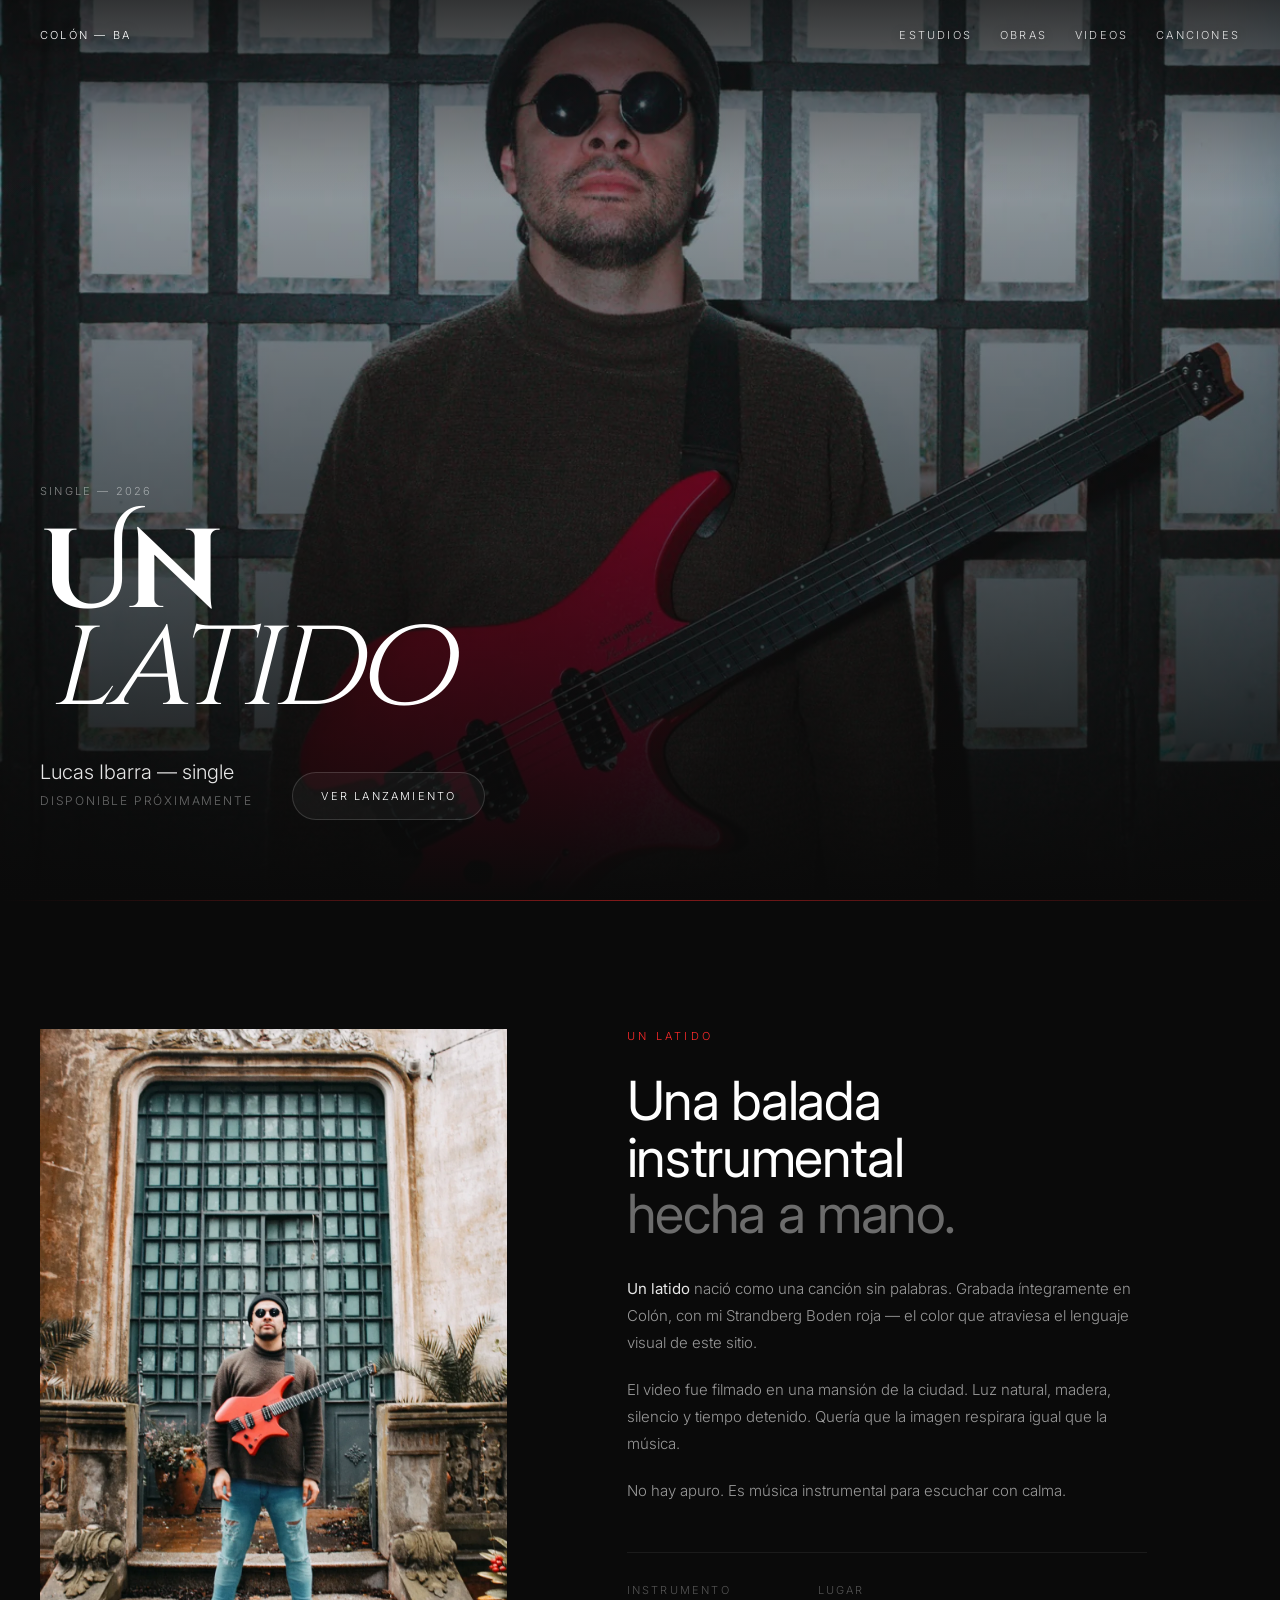
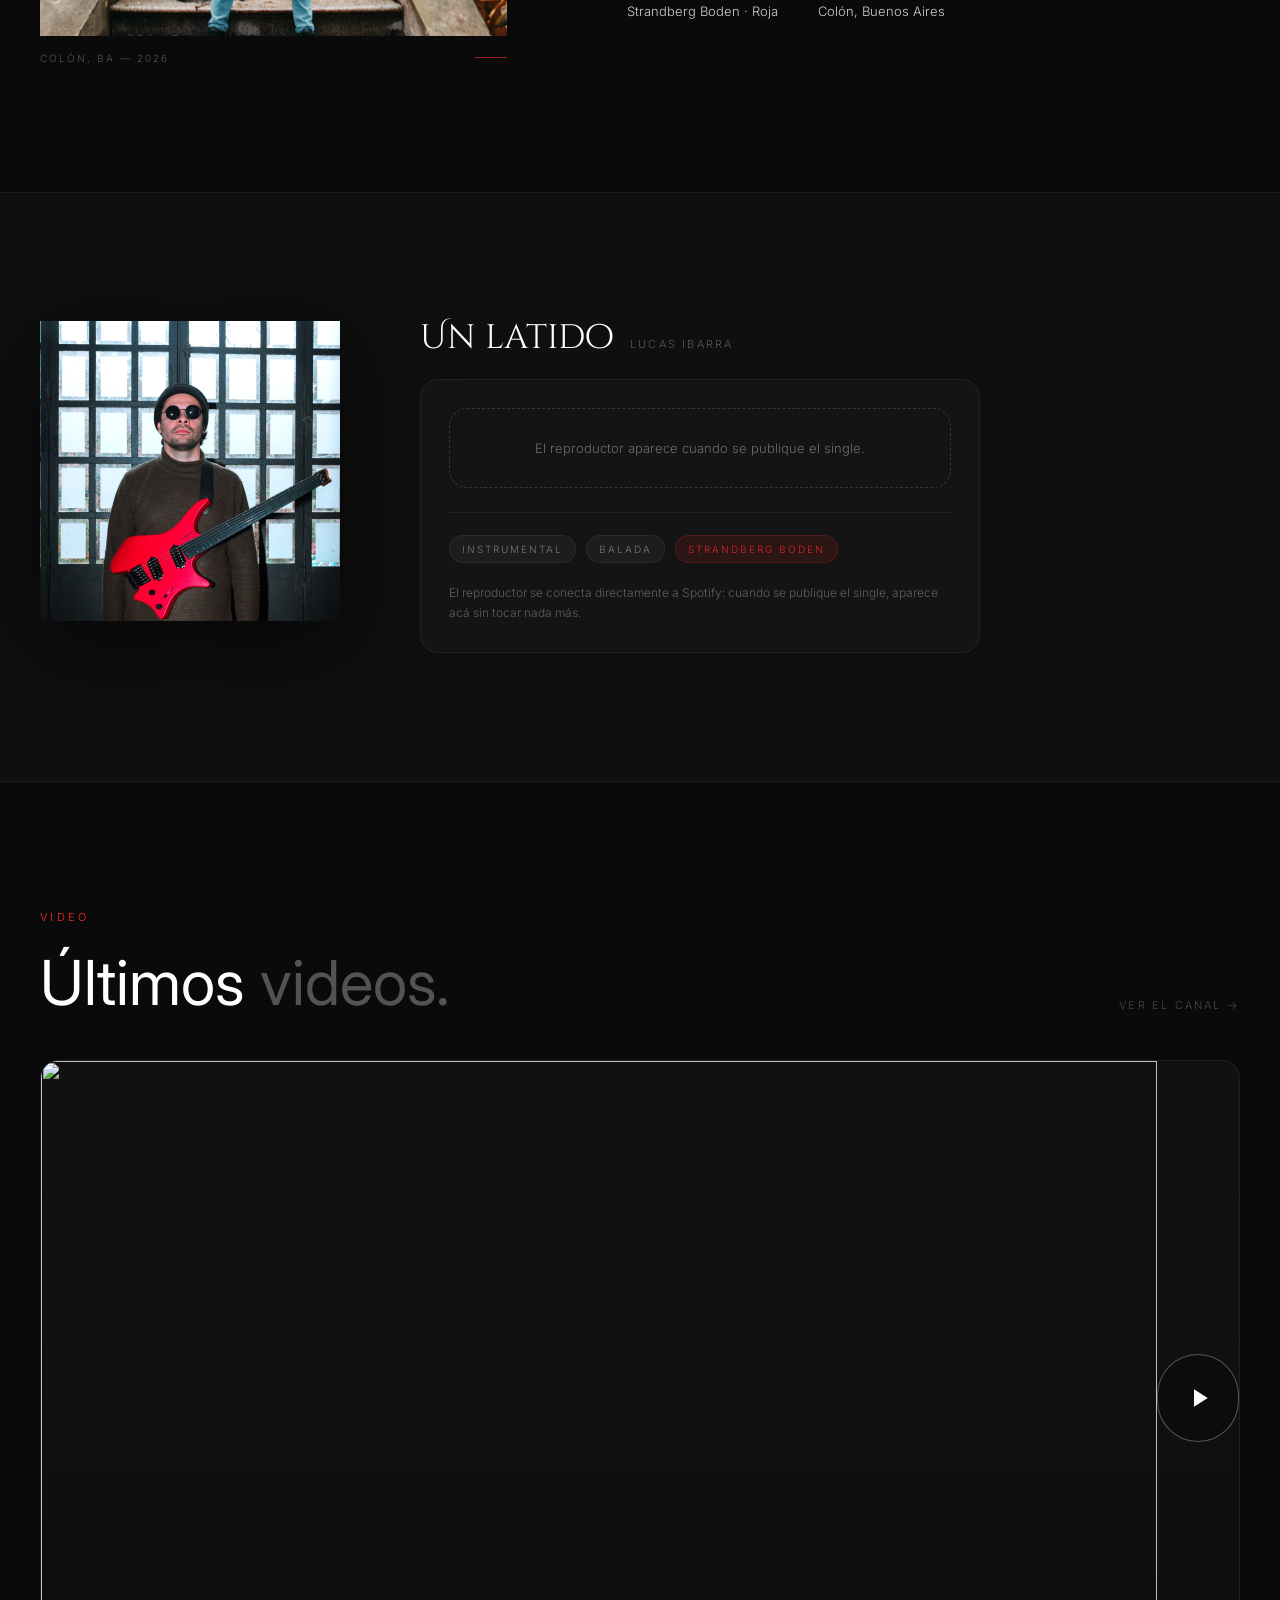
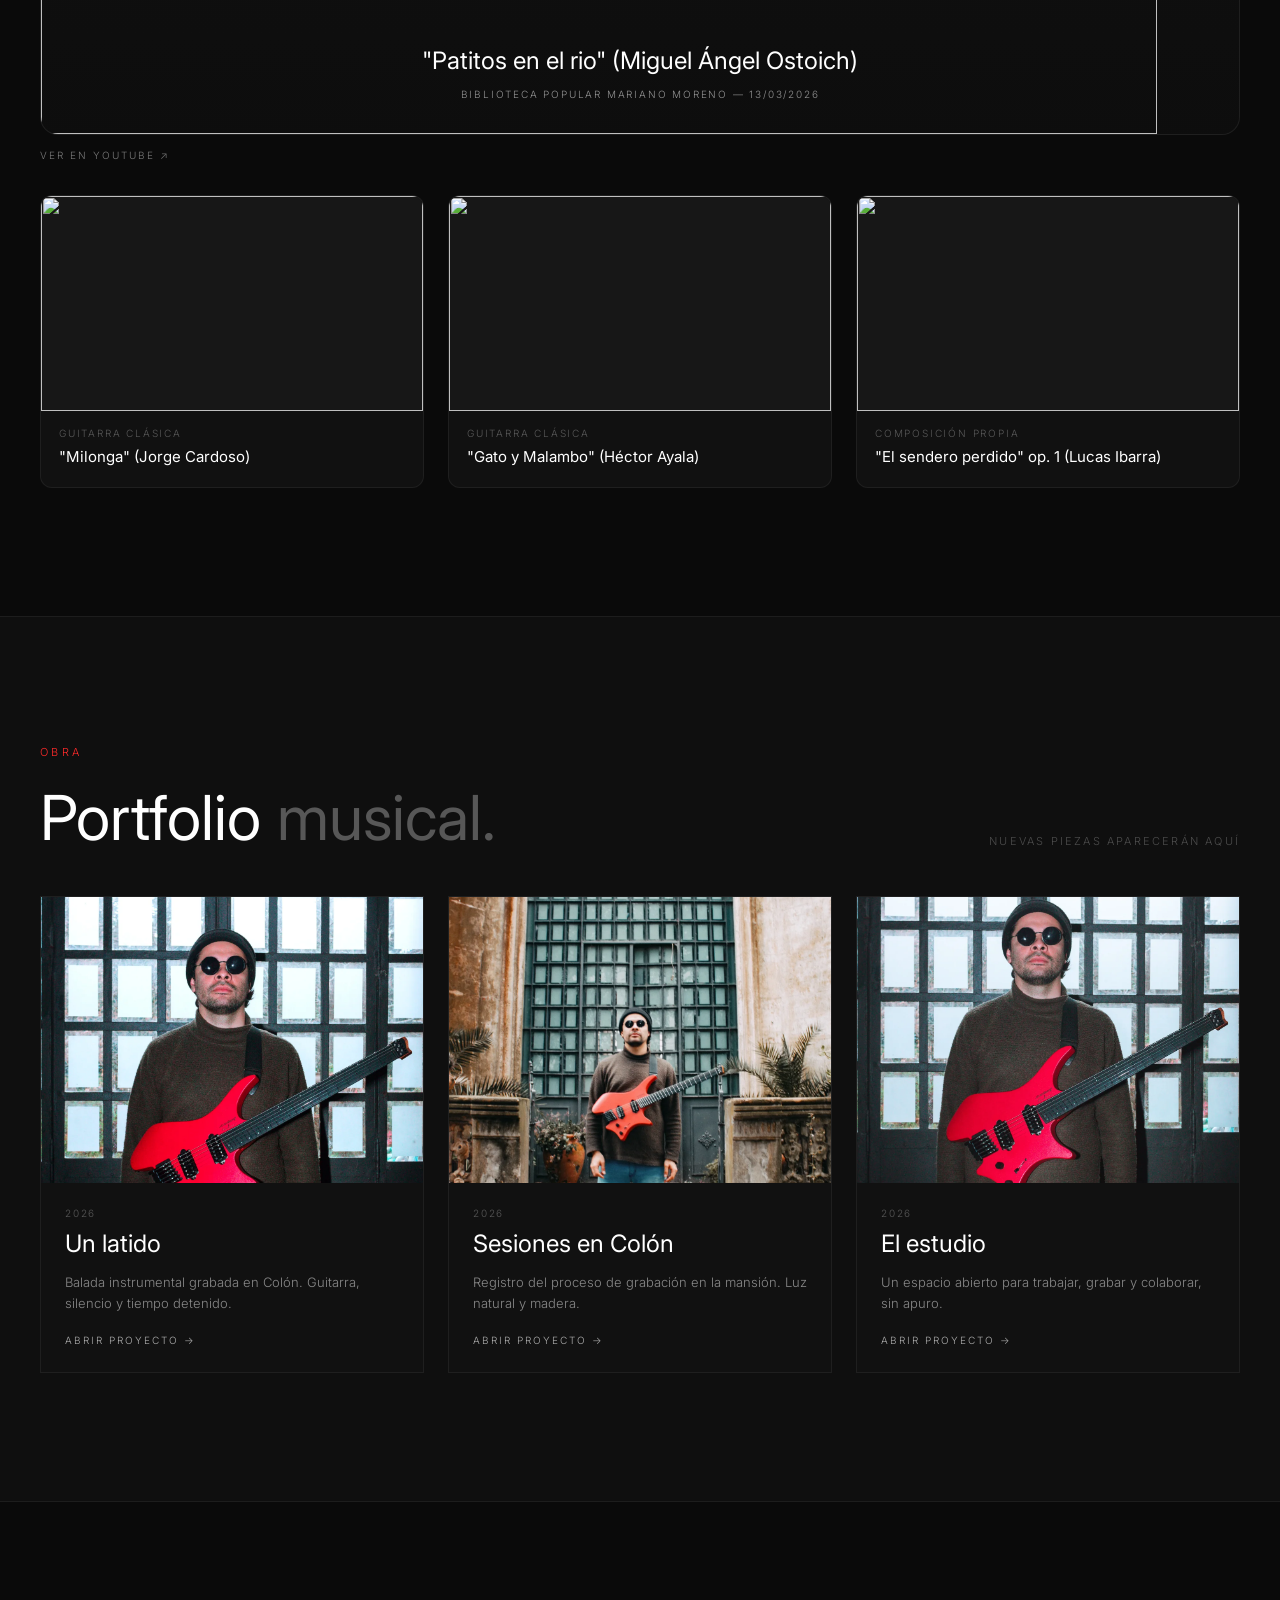
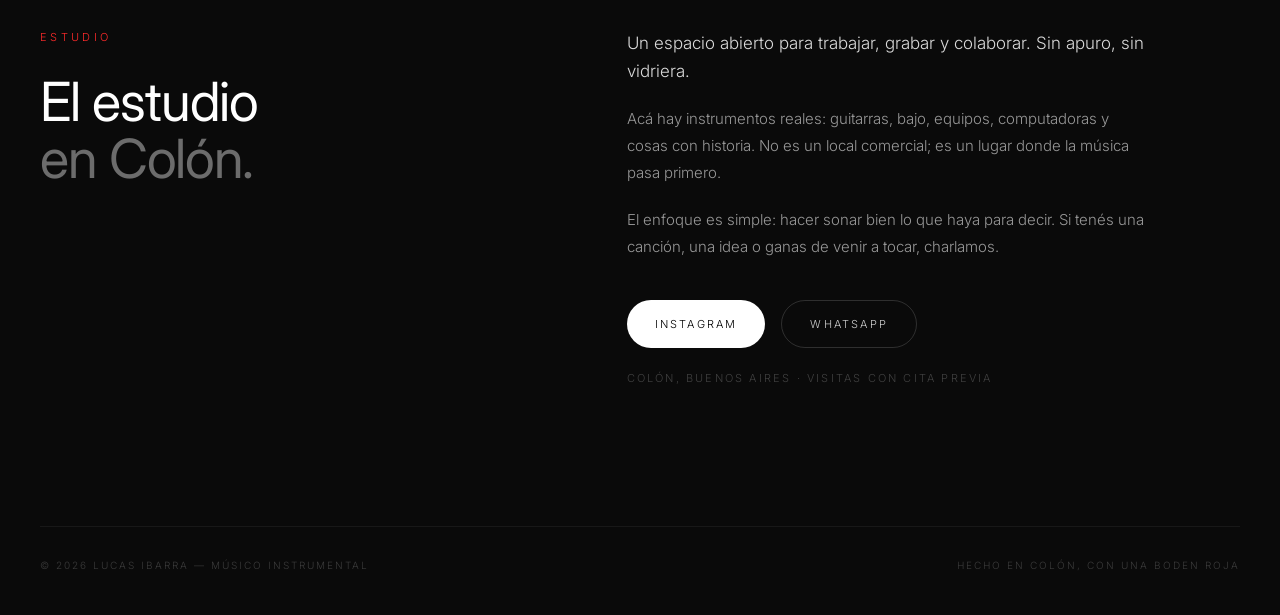
==== index.html @ 400248c9 "Add files via upload Inicial" ====
<!DOCTYPE html>
<html lang="es">
<head>
  <meta charset="UTF-8"/>
  <meta name="viewport" content="width=device-width, initial-scale=1"/>

  <title>Lucas Ibarra — Un latido</title>
  <meta name="description" content="Un latido — balada instrumental de Lucas Ibarra, grabada en Colón, Buenos Aires, con una Strandberg Boden roja."/>
  <meta name="theme-color" content="#0a0a0a"/>

  <!-- Miniatura al compartir el link (WhatsApp, Instagram, etc.) -->
  <meta property="og:type" content="website"/>
  <meta property="og:title" content="Lucas Ibarra — Un latido"/>
  <meta property="og:description" content="Balada instrumental grabada en Colón, Buenos Aires."/>
  <meta property="og:image" content="Images/lucas_3.webp"/>
  <meta name="twitter:card" content="summary_large_image"/>

  <!-- Favicon inline: evita el 404 sin agregar un archivo aparte -->
  <link rel="icon" href="data:image/svg+xml,%3Csvg xmlns='http://www.w3.org/2000/svg' viewBox='0 0 32 32'%3E%3Crect width='32' height='32' fill='%230a0a0a'/%3E%3Ccircle cx='16' cy='16' r='6' fill='%23ff2a2a'/%3E%3C/svg%3E"/>

  <!-- Tipografias -->
  <link rel="preconnect" href="https://fonts.googleapis.com"/>
  <link rel="preconnect" href="https://fonts.gstatic.com" crossorigin/>
  <link rel="stylesheet" href="https://fonts.googleapis.com/css2?family=Cinzel+Decorative:wght@400;700&amp;family=Inter:wght@300;400;500;600&amp;display=swap"/>

  <!-- Estilos propios -->
  <link rel="stylesheet" href="css/styles.css"/>

  <!-- Logica de YouTube y Spotify. defer = no bloquea el dibujado de la pagina -->
  <script src="js/main.js" defer></script>
</head>

<body>

  <!-- ====================================================================
       NAVEGACION
       ==================================================================== -->
  <nav class="nav">
    <span class="micro nav__loc">Colón — BA</span>
    <div class="nav__links">
      <a class="micro" href="#studio">Estudios</a>
      <a class="micro" href="#portfolio">Obras</a>
      <a class="micro" href="#videos">Videos</a>
      <a class="micro" href="#videos">Canciones</a>
    </div>
  </nav>


  <main>

    <!-- ==================================================================
         HERO
         ================================================================== -->
    <section class="hero">
      <img class="hero__image"
           src="Images/lucas_1.webp"
           alt="Lucas Ibarra con su Strandberg Boden roja"
           fetchpriority="high"/>
      <div class="hero__shade"></div>
      <div class="hero__gradient"></div>
      <div class="hero__topshade"></div>

      <div class="wrap">
        <div class="hero__content">
          <p class="micro hero__eyebrow">Single — 2026</p>
          <h1 class="serif hero__title">Un<br/><em>latido</em></h1>
          <div class="hero__meta">
            <div>
              <p class="hero__sub">Lucas Ibarra — single</p>
              <p class="hero__status">Disponible próximamente</p>
            </div>
            <a class="pill" href="#release">Ver lanzamiento</a>
          </div>
        </div>
      </div>
    </section>

    <div class="red-line"></div>


    <!-- ==================================================================
         UN LATIDO  (foto + texto)
         ================================================================== -->
    <section class="section">
      <div class="wrap split">

        <div>
          <div class="photo-tall">
            <img src="Images/lucas_2.webp"
                 alt="Lucas Ibarra con su Strandberg en Colón"
                 loading="lazy" decoding="async"/>
          </div>
          <div class="caption"><span>Colón, BA — 2026</span><i></i></div>
        </div>

        <div class="copy">
          <p class="label">Un latido</p>
          <h2 class="headline">Una balada instrumental<br/><span>hecha a mano.</span></h2>

          <div class="bodycopy">
            <p><strong>Un latido</strong> nació como una canción sin palabras. Grabada íntegramente en Colón, con mi Strandberg Boden roja — el color que atraviesa el lenguaje visual de este sitio.</p>
            <p>El video fue filmado en una mansión de la ciudad. Luz natural, madera, silencio y tiempo detenido. Quería que la imagen respirara igual que la música.</p>
            <p>No hay apuro. Es música instrumental para escuchar con calma.</p>
          </div>

          <div class="facts">
            <div>
              <div class="facts__label">Instrumento</div>
              <div class="facts__value">Strandberg Boden · Roja</div>
            </div>
            <div>
              <div class="facts__label">Lugar</div>
              <div class="facts__value">Colón, Buenos Aires</div>
            </div>
          </div>
        </div>

      </div>
    </section>


    <!-- ==================================================================
         LANZAMIENTO  (reproductor de Spotify)
         ================================================================== -->
    <section class="section section--alt" id="release">
      <div class="wrap release">

        <div class="release__cover">
          <img src="Images/lucas_3.webp"
               alt="Portada de Un latido"
               loading="lazy" decoding="async"/>
        </div>

        <div class="release__info">
          <div class="release__title">
            <h3 class="serif">Un latido</h3>
            <span>Lucas Ibarra</span>
          </div>

          <div class="release__card">
            <!-- El reproductor lo inserta js/main.js con CONFIG.spotify -->
            <div class="spotify" id="spotify"></div>

            <div class="tags">
              <span class="tag">Instrumental</span>
              <span class="tag">Balada</span>
              <span class="tag tag--red">Strandberg Boden</span>
            </div>

            <p>El reproductor se conecta directamente a Spotify: cuando se publique el single, aparece acá sin tocar nada más.</p>
          </div>
        </div>

      </div>
    </section>


    <!-- ==================================================================
         ULTIMOS VIDEOS  (YouTube)
         ================================================================== -->
    <section class="section" id="videos">
      <div class="wrap">

        <div class="section-head">
          <div>
            <p class="label">Video</p>
            <h2 class="section-title">Últimos <span>videos.</span></h2>
          </div>
          <a class="micro section-head__note"
             href="https://www.youtube.com/@lucasibarramusica"
             target="_blank" rel="noopener">Ver el canal →</a>
        </div>

        <!--
          VIDEOS
          --------------------------------------------------------------
          Cada video se identifica por su ID: el código que aparece en el
          link de YouTube después de "watch?v=".

            https://www.youtube.com/watch?v=HTCWQuHNZcc
                                            ^^^^^^^^^^^ este

          PARA AGREGAR UN VIDEO NUEVO:
          1. Copiá su ID del link de YouTube.
          2. Poné ese ID en data-video y en la URL de la miniatura (van los
             dos iguales) y en el href del enlace "Ver en YouTube".
          3. Cambiá el título.

          Las miniaturas salen de i.ytimg.com, que es público y no necesita
          ninguna clave. Por eso se ven siempre, incluso abriendo el archivo
          con doble click.
        -->

        <!-- VIDEO DESTACADO -->
        <div class="video-feature" data-video="HTCWQuHNZcc">
          <button class="video-feature__btn" type="button"
                  aria-label="Reproducir: Patitos en el río">
            <img src="https://i.ytimg.com/vi/HTCWQuHNZcc/maxresdefault.jpg"
                 alt="" loading="lazy" decoding="async"/>
            <span class="video-feature__play">
              <svg viewBox="0 0 24 24" aria-hidden="true"><path d="M8 5v14l11-7z"/></svg>
            </span>
            <span class="video-feature__meta">
              <span class="video-feature__title">"Patitos en el rio" (Miguel Ángel Ostoich)</span>
              <span class="video-feature__date">Biblioteca Popular Mariano Moreno — 13/03/2026</span>
            </span>
          </button>
        </div>
        <a class="video-out" href="https://www.youtube.com/watch?v=HTCWQuHNZcc"
           target="_blank" rel="noopener">Ver en YouTube ↗</a>

        <!-- VIDEOS ANTERIORES -->
        <div class="video-grid">

          <a class="video-card" href="https://www.youtube.com/watch?v=ekryOqJA5fI"
             target="_blank" rel="noopener">
            <div class="video-card__thumb">
              <img src="https://i.ytimg.com/vi/ekryOqJA5fI/maxresdefault.jpg"
                   alt="" loading="lazy" decoding="async"/>
            </div>
            <div class="video-card__body">
              <div class="video-card__date">Guitarra clásica</div>
              <h3 class="video-card__title">"Milonga" (Jorge Cardoso)</h3>
            </div>
          </a>

          <a class="video-card" href="https://www.youtube.com/watch?v=b72xQo7kSfM"
             target="_blank" rel="noopener">
            <div class="video-card__thumb">
              <img src="https://i.ytimg.com/vi/b72xQo7kSfM/maxresdefault.jpg"
                   alt="" loading="lazy" decoding="async"/>
            </div>
            <div class="video-card__body">
              <div class="video-card__date">Guitarra clásica</div>
              <h3 class="video-card__title">"Gato y Malambo" (Héctor Ayala)</h3>
            </div>
          </a>

          <a class="video-card" href="https://www.youtube.com/watch?v=B32bcOtf704"
             target="_blank" rel="noopener">
            <div class="video-card__thumb">
              <img src="https://i.ytimg.com/vi/B32bcOtf704/maxresdefault.jpg"
                   alt="" loading="lazy" decoding="async"/>
            </div>
            <div class="video-card__body">
              <div class="video-card__date">Composición propia</div>
              <h3 class="video-card__title">"El sendero perdido" op. 1 (Lucas Ibarra)</h3>
            </div>
          </a>

        </div>

      </div>
    </section>


    <!-- ==================================================================
         PORTFOLIO
         ================================================================== -->
    <section class="section section--alt" id="portfolio">
      <div class="wrap">

        <div class="section-head">
          <div>
            <p class="label">Obra</p>
            <h2 class="section-title">Portfolio <span>musical.</span></h2>
          </div>
          <span class="micro section-head__note">Nuevas piezas aparecerán aquí</span>
        </div>

        <!--
          Para agregar una pieza: copiá un bloque <article class="post-card">
          entero y cambiale imagen, fecha, título, texto y enlace.
        -->
        <div class="posts-grid">

          <article class="post-card">
            <a href="#release">
              <div class="post-card__thumb">
                <img src="Images/lucas_3.webp" alt="Portada de Un latido" loading="lazy" decoding="async"/>
              </div>
            </a>
            <div class="post-card__body">
              <div class="post-card__date">2026</div>
              <h3 class="post-card__title"><a href="#release">Un latido</a></h3>
              <p class="post-card__snippet">Balada instrumental grabada en Colón. Guitarra, silencio y tiempo detenido.</p>
              <a class="post-card__more" href="#release">Abrir proyecto →</a>
            </div>
          </article>

          <article class="post-card">
            <a href="#videos">
              <div class="post-card__thumb">
                <img src="Images/lucas_2.webp" alt="Sesiones en Colón" loading="lazy" decoding="async"/>
              </div>
            </a>
            <div class="post-card__body">
              <div class="post-card__date">2026</div>
              <h3 class="post-card__title"><a href="#videos">Sesiones en Colón</a></h3>
              <p class="post-card__snippet">Registro del proceso de grabación en la mansión. Luz natural y madera.</p>
              <a class="post-card__more" href="#videos">Abrir proyecto →</a>
            </div>
          </article>

          <article class="post-card">
            <a href="#studio">
              <div class="post-card__thumb">
                <img src="Images/lucas_1.webp" alt="El estudio" loading="lazy" decoding="async"/>
              </div>
            </a>
            <div class="post-card__body">
              <div class="post-card__date">2026</div>
              <h3 class="post-card__title"><a href="#studio">El estudio</a></h3>
              <p class="post-card__snippet">Un espacio abierto para trabajar, grabar y colaborar, sin apuro.</p>
              <a class="post-card__more" href="#studio">Abrir proyecto →</a>
            </div>
          </article>

        </div>
      </div>
    </section>


    <!-- ==================================================================
         ESTUDIO
         ================================================================== -->
    <section class="section" id="studio">
      <div class="wrap split">

        <div>
          <p class="label">Estudio</p>
          <h2 class="headline">El estudio<br/><span>en Colón.</span></h2>
        </div>

        <div class="studio-copy">
          <div class="bodycopy">
            <p class="lead">Un espacio abierto para trabajar, grabar y colaborar. Sin apuro, sin vidriera.</p>
            <p>Acá hay instrumentos reales: guitarras, bajo, equipos, computadoras y cosas con historia. No es un local comercial; es un lugar donde la música pasa primero.</p>
            <p>El enfoque es simple: hacer sonar bien lo que haya para decir. Si tenés una canción, una idea o ganas de venir a tocar, charlamos.</p>
          </div>

          <div class="actions">
            <a class="button button--primary" href="https://instagram.com/lucasibarramusica" target="_blank" rel="noopener">Instagram</a>
            <!-- OJO - NUMERO DE EJEMPLO: cambiá 5490000000000 por el número real -->
            <a class="button button--secondary" href="https://wa.me/5490000000000" target="_blank" rel="noopener">WhatsApp</a>
          </div>

          <p class="micro studio-note">Colón, Buenos Aires · Visitas con cita previa</p>
        </div>

      </div>
    </section>

  </main>


  <!-- ====================================================================
       FOOTER
       ==================================================================== -->
  <div class="wrap">
    <footer class="footer">
      <span>© <span id="anio">2026</span> Lucas Ibarra — Músico instrumental</span>
      <span>Hecho en Colón, con una Boden roja</span>
    </footer>
  </div>

</body>
</html>
---- css/styles.css ----
/* ==========================================================================
   LUCAS IBARRA - Hoja de estilos
   --------------------------------------------------------------------------
   MOBILE FIRST: los estilos base estan pensados para telefono.
   Los bloques @media (min-width: ...) van AGRANDANDO el diseno hacia tablet
   y escritorio. Nunca se usa max-width, asi no hay reglas que se pisen.

   Breakpoints:
     (base)            telefono   - una columna
     min-width: 600px  tablet     - grillas de 2 columnas
     min-width: 900px  escritorio - layout completo

   INDICE
     01. Tokens (variables de color y medidas)
     02. Reset y tipografia base
     03. Utilidades reutilizables
     04. Header / navegacion
     05. Hero
     06. Bloque "Un latido"
     07. Lanzamiento + Spotify
     08. Videos (YouTube)
     09. Portfolio
     10. Estudio
     11. Footer
   ========================================================================== */


/* ==========================================================================
   01. TOKENS
   ========================================================================== */

:root{
  /* Colores */
  --bg:#0a0a0a;
  --panel:#0f0f0f;
  --card:#141414;
  --text:#e5e5e5;
  --muted:rgba(255,255,255,.58);
  --faint:rgba(255,255,255,.28);
  --line:rgba(255,255,255,.06);
  --line-strong:rgba(255,255,255,.15);
  --red:#ff2a2a;

  /* Medidas - cambian en los breakpoints de mas abajo */
  --gutter:24px;          /* margen lateral de la pagina */
  --section-y:88px;       /* aire vertical de cada seccion */
  --radius:18px;

  /* Tipografia */
  --font-body:Inter,system-ui,-apple-system,"Segoe UI",Arial,sans-serif;
  --font-display:'Cinzel Decorative',Georgia,serif;
}

@media (min-width:900px){
  :root{
    --gutter:40px;
    --section-y:128px;
  }
}


/* ==========================================================================
   02. RESET Y TIPOGRAFIA BASE
   ========================================================================== */

*,
*::before,
*::after{box-sizing:border-box}

html{
  scroll-behavior:smooth;
  background:var(--bg);
  /* Compensa el nav fijo cuando se salta a un #ancla */
  scroll-padding-top:80px;
  -webkit-text-size-adjust:100%;
}

body{
  margin:0;
  background:var(--bg);
  color:var(--text);
  font-family:var(--font-body);
  font-weight:300;
  -webkit-font-smoothing:antialiased;
  /* Evita el scroll horizontal en telefonos */
  overflow-x:hidden;
}

h1,h2,h3,p{margin-top:0}

a{color:inherit;text-decoration:none;cursor:pointer}

img{display:block;max-width:100%;height:auto}

button{
  font:inherit;
  color:inherit;
  background:none;
  border:0;
  padding:0;
  cursor:pointer;
}

/* Foco visible para navegacion por teclado */
a:focus-visible,
button:focus-visible{
  outline:2px solid var(--red);
  outline-offset:3px;
  border-radius:2px;
}

/* Respeta a quien pidio menos animacion en su sistema */
@media (prefers-reduced-motion:reduce){
  html{scroll-behavior:auto}
  *,*::before,*::after{
    animation-duration:.01ms !important;
    transition-duration:.01ms !important;
  }
}


/* ==========================================================================
   03. UTILIDADES
   ========================================================================== */

.wrap{
  width:min(1600px,100%);
  margin:0 auto;
  padding-left:var(--gutter);
  padding-right:var(--gutter);
}

.section{
  padding:var(--section-y) 0;
  background:var(--bg);
}

.section--alt{
  background:var(--panel);
  border-top:1px solid var(--line);
  border-bottom:1px solid var(--line);
}

.serif{font-family:var(--font-display)}

.micro{
  font-size:10px;
  letter-spacing:.2em;
  text-transform:uppercase;
}

.label{
  font-size:11px;
  letter-spacing:.3em;
  text-transform:uppercase;
  color:var(--red);
  margin-bottom:24px;
}

.headline{
  font-size:clamp(30px,7vw,54px);
  line-height:1.05;
  letter-spacing:-.025em;
  font-weight:400;
  color:#fff;
  margin-bottom:28px;
}
.headline span{color:rgba(255,255,255,.4)}

.bodycopy{
  font-size:15px;
  line-height:1.8;
  color:var(--muted);
}
.bodycopy p{margin:0 0 20px}
.bodycopy strong{color:rgba(255,255,255,.9);font-weight:400}

.red-line{
  height:1px;
  background:linear-gradient(to right,transparent,rgba(255,42,42,.5),transparent);
}

/* Encabezado de seccion: label + titulo a la izquierda, nota a la derecha */
.section-head{
  display:flex;
  flex-direction:column;
  gap:12px;
  margin-bottom:36px;
}
.section-head__note{color:rgba(255,255,255,.25)}

.section-title{
  font-size:clamp(32px,8vw,62px);
  line-height:.95;
  font-weight:400;
  color:#fff;
  margin:0;
}
.section-title span{color:rgba(255,255,255,.3)}

/* Boton pildora */
.pill{
  display:inline-flex;
  align-items:center;
  justify-content:center;
  height:48px;
  padding:0 28px;
  border:1px solid var(--line-strong);
  border-radius:999px;
  background:rgba(255,255,255,.04);
  font-size:11px;
  letter-spacing:.2em;
  text-transform:uppercase;
  color:#fff;
  transition:border-color .2s,background .2s;
}
.pill:hover{border-color:rgba(255,255,255,.4);background:rgba(255,255,255,.08)}

.button{
  display:inline-flex;
  align-items:center;
  justify-content:center;
  height:48px;
  padding:0 28px;
  border-radius:999px;
  font-size:11px;
  letter-spacing:.2em;
  text-transform:uppercase;
}
.button--primary{background:#fff;color:#000;transition:background .2s}
.button--primary:hover{background:#eee}
.button--secondary{border:1px solid var(--line-strong);color:rgba(255,255,255,.8);transition:border-color .2s,color .2s}
.button--secondary:hover{border-color:rgba(255,255,255,.3);color:#fff}

/* Mensaje que aparece cuando falta configurar una API */
.notice{
  border:1px dashed rgba(255,255,255,.14);
  border-radius:var(--radius);
  padding:28px 24px;
  text-align:center;
  color:rgba(255,255,255,.38);
  font-size:13px;
  line-height:1.7;
}
.notice code{
  color:rgba(255,42,42,.75);
  font-family:ui-monospace,SFMono-Regular,Menlo,monospace;
  font-size:12px;
}

@media (min-width:600px){
  .micro{font-size:11px}
  .section-head{
    flex-direction:row;
    justify-content:space-between;
    align-items:flex-end;
    gap:24px;
  }
  .section-head__note{text-align:right}
}

@media (min-width:900px){
  .label{margin-bottom:30px}
  .headline{margin-bottom:32px}
  .section-head{margin-bottom:48px}
}


/* ==========================================================================
   04. HEADER / NAVEGACION
   ========================================================================== */

.nav{
  position:fixed;
  z-index:50;
  top:0;
  left:0;
  right:0;
  display:flex;
  justify-content:space-between;
  align-items:center;
  gap:16px;
  padding:18px var(--gutter);
  color:#fff;
  /* Sombra suave: garantiza lectura sobre la foto del hero */
  text-shadow:0 1px 12px rgba(0,0,0,.55);
}

/* En telefono chico la ubicacion se oculta para que entren los 3 links */
.nav__loc{display:none}

.nav__links{
  display:flex;
  align-items:center;
  gap:16px;
  margin-left:auto;
}
.nav__links a{
  opacity:.85;
  transition:opacity .2s;
  white-space:nowrap;
}
.nav__links a:hover{opacity:1}

@media (min-width:420px){
  .nav__loc{display:block}
  .nav__links{gap:18px}
}

@media (min-width:900px){
  .nav{padding:28px var(--gutter)}
  .nav__links{gap:28px}
}


/* ==========================================================================
   05. HERO
   ========================================================================== */

.hero{
  position:relative;
  min-height:100svh;
  display:flex;
  align-items:flex-end;
  overflow:hidden;
}

.hero__image{
  position:absolute;
  inset:0;
  width:100%;
  height:100%;
  object-fit:cover;
}

/* Velo parejo para bajar el brillo general de la foto */
.hero__shade{position:absolute;inset:0;background:rgba(10,10,10,.38)}

/* Degradado de abajo: funde la foto con la seccion siguiente */
.hero__gradient{
  position:absolute;inset:0;
  background:linear-gradient(to top,#0a0a0a 0%,rgba(10,10,10,.45) 42%,transparent 82%);
}

/* Degradado de arriba: da contraste al nav sobre zonas claras de la foto */
.hero__topshade{
  position:absolute;top:0;left:0;right:0;
  height:200px;
  pointer-events:none;
  background:linear-gradient(to bottom,rgba(10,10,10,.72) 0%,rgba(10,10,10,.34) 48%,transparent 100%);
}

.hero__content{
  position:relative;
  z-index:2;
  width:min(720px,100%);
  padding:0 0 56px;
}

.hero__eyebrow{color:rgba(255,255,255,.48);margin:0 0 20px}

.hero__title{
  font-size:clamp(64px,18vw,112px);
  line-height:.86;
  letter-spacing:-.045em;
  font-weight:700;
  margin:0;
  color:#fff;
}
.hero__title em{font-weight:400;margin-left:.08em}

.hero__meta{
  display:flex;
  flex-direction:column;
  align-items:flex-start;
  gap:24px;
  margin-top:32px;
}

.hero__sub{
  font-size:18px;
  line-height:1.3;
  color:rgba(255,255,255,.9);
  margin:0;
}

.hero__status{
  font-size:12px;
  letter-spacing:.15em;
  text-transform:uppercase;
  color:rgba(255,255,255,.38);
  margin-top:8px;
}

@media (min-width:600px){
  .hero__sub{font-size:20px}
}

@media (min-width:900px){
  .hero__content{padding-bottom:80px}
  .hero__eyebrow{margin-bottom:28px}
  .hero__meta{
    flex-direction:row;
    align-items:flex-end;
    gap:40px;
    margin-top:40px;
  }
}


/* ==========================================================================
   06. BLOQUE "UN LATIDO"  (foto + texto)
   ========================================================================== */

.split{
  display:grid;
  grid-template-columns:1fr;
  gap:48px;
  align-items:start;
}

.photo-tall{
  aspect-ratio:4/5.2;
  overflow:hidden;
  background:#171717;
}
.photo-tall img{width:100%;height:100%;object-fit:cover}

.caption{
  display:flex;
  justify-content:space-between;
  align-items:center;
  margin-top:16px;
  color:rgba(255,255,255,.3);
  font-size:10px;
  letter-spacing:.2em;
  text-transform:uppercase;
}
.caption i{display:block;width:32px;height:1px;background:rgba(255,42,42,.6)}

.copy{max-width:560px}

.facts{
  display:flex;
  flex-wrap:wrap;
  gap:24px;
  border-top:1px solid rgba(255,255,255,.07);
  margin-top:40px;
  padding-top:28px;
}
.facts__label{
  font-size:11px;
  letter-spacing:.2em;
  text-transform:uppercase;
  color:rgba(255,255,255,.3);
  margin-bottom:6px;
}
.facts__value{font-size:13px;color:rgba(255,255,255,.8)}

@media (min-width:900px){
  .split{grid-template-columns:5fr 7fr;gap:80px}
  .copy{padding-left:40px}
  .facts{gap:40px;margin-top:48px;padding-top:30px}
}


/* ==========================================================================
   07. LANZAMIENTO + SPOTIFY
   ========================================================================== */

.release{
  display:flex;
  flex-direction:column;
  align-items:stretch;
  gap:40px;
}

.release__cover{
  width:100%;
  aspect-ratio:1;
  overflow:hidden;
  box-shadow:0 20px 80px rgba(0,0,0,.6);
}
.release__cover img{width:100%;height:100%;object-fit:cover}

.release__info{width:min(560px,100%)}

.release__title{
  display:flex;
  align-items:baseline;
  flex-wrap:wrap;
  gap:8px 16px;
  margin-bottom:24px;
}
.release__title h3{font-size:30px;line-height:1;margin:0;font-weight:400;color:#fff}
.release__title span{
  font-size:11px;
  letter-spacing:.2em;
  text-transform:uppercase;
  color:rgba(255,255,255,.3);
}

.release__card{
  background:var(--card);
  border:1px solid var(--line);
  border-radius:var(--radius);
  padding:22px;
}
.release__card > p{
  font-size:12px;
  line-height:1.7;
  color:rgba(255,255,255,.32);
  margin:20px 0 0;
}

/* Contenedor del reproductor de Spotify (lo rellena main.js) */
.spotify{min-height:80px}
.spotify iframe{
  display:block;
  width:100%;
  height:152px;
  border:0;
  border-radius:12px;
}

.tags{
  display:flex;
  flex-wrap:wrap;
  gap:10px;
  margin-top:24px;
  padding-top:22px;
  border-top:1px solid var(--line);
}
.tag{
  padding:7px 12px;
  border-radius:999px;
  border:1px solid var(--line);
  background:rgba(255,255,255,.04);
  font-size:10px;
  letter-spacing:.2em;
  text-transform:uppercase;
  color:rgba(255,255,255,.4);
}
.tag--red{
  border-color:rgba(255,42,42,.2);
  background:rgba(255,42,42,.1);
  color:rgba(255,42,42,.8);
}

@media (min-width:600px){
  .release__cover{width:320px;aspect-ratio:1;align-self:flex-start}
  .release__title h3{font-size:34px}
  .release__card{padding:28px}
}

@media (min-width:900px){
  .release{flex-direction:row;align-items:center;gap:80px}
  .release__cover{flex:0 0 300px;width:300px;height:300px;aspect-ratio:auto}
}


/* ==========================================================================
   08. VIDEOS (YouTube)
   ========================================================================== */

/* --- Video destacado: miniatura grande que al tocarla carga el reproductor --- */

.video-feature{
  position:relative;
  width:100%;
  aspect-ratio:16/9;
  overflow:hidden;
  border:1px solid var(--line);
  border-radius:var(--radius);
  background:#111;
}

.video-feature img{
  width:100%;
  height:100%;
  object-fit:cover;
  transition:transform .5s,opacity .3s;
}

/* El boton cubre toda la miniatura para que sea facil de tocar en el celular */
.video-feature__btn{
  position:absolute;
  inset:0;
  display:flex;
  align-items:center;
  justify-content:center;
  background:linear-gradient(to top,rgba(10,10,10,.55),rgba(10,10,10,.05) 60%);
}
.video-feature__btn:hover img,
.video-feature__btn:focus-visible img{transform:scale(1.03)}

.video-feature__play{
  position:relative;
  display:flex;
  align-items:center;
  justify-content:center;
  width:64px;
  height:64px;
  border-radius:999px;
  background:rgba(10,10,10,.55);
  border:1px solid rgba(255,255,255,.3);
  backdrop-filter:blur(6px);
  transition:background .25s,border-color .25s,transform .25s;
}
.video-feature__btn:hover .video-feature__play{
  background:rgba(255,42,42,.85);
  border-color:rgba(255,42,42,.9);
  transform:scale(1.06);
}
.video-feature__play svg{width:22px;height:22px;margin-left:3px;fill:#fff}

/* El iframe reemplaza a la miniatura al hacer click */
.video-feature iframe{
  position:absolute;
  inset:0;
  width:100%;
  height:100%;
  border:0;
}

.video-feature__meta{
  position:absolute;
  left:0;right:0;bottom:0;
  padding:20px;
  pointer-events:none;
}
.video-feature__title{
  font-size:16px;
  line-height:1.25;
  font-weight:400;
  color:#fff;
  margin:0 0 6px;
  /* Recorta a 2 lineas para que no tape la miniatura */
  display:-webkit-box;
  -webkit-line-clamp:2;
  -webkit-box-orient:vertical;
  overflow:hidden;
}
.video-feature__date{
  font-size:10px;
  letter-spacing:.18em;
  text-transform:uppercase;
  color:rgba(255,255,255,.55);
}

/* --- Grilla de videos anteriores --- */

.video-grid{
  display:grid;
  grid-template-columns:1fr;
  gap:20px;
  margin-top:24px;
}

.video-card{
  background:#111;
  border:1px solid var(--line);
  border-radius:12px;
  overflow:hidden;
  transition:border-color .25s,transform .25s;
}
.video-card:hover{border-color:rgba(255,255,255,.18);transform:translateY(-2px)}

.video-card__thumb{
  position:relative;
  aspect-ratio:16/9;
  background:#171717;
  overflow:hidden;
}
.video-card__thumb img{width:100%;height:100%;object-fit:cover;transition:transform .4s}
.video-card:hover .video-card__thumb img{transform:scale(1.03)}

.video-card__body{padding:16px 18px 20px}
.video-card__date{
  font-size:10px;
  letter-spacing:.18em;
  text-transform:uppercase;
  color:rgba(255,255,255,.3);
  margin-bottom:8px;
}
.video-card__title{
  font-size:15px;
  line-height:1.3;
  font-weight:400;
  color:#fff;
  margin:0;
  display:-webkit-box;
  -webkit-line-clamp:2;
  -webkit-box-orient:vertical;
  overflow:hidden;
}

/* Embed sin API key: playlist de subidas dentro de un iframe */
.video-playlist{
  position:relative;
  width:100%;
  aspect-ratio:16/9;
  border:1px solid var(--line);
  border-radius:var(--radius);
  overflow:hidden;
  background:#111;
}
.video-playlist iframe{
  position:absolute;
  inset:0;
  width:100%;
  height:100%;
  border:0;
}

@media (min-width:600px){
  .video-grid{grid-template-columns:1fr 1fr;gap:24px}
  .video-feature__meta{padding:24px}
  .video-feature__title{font-size:20px}
  .video-feature__play{width:76px;height:76px}
  .video-feature__play svg{width:26px;height:26px}
}

@media (min-width:900px){
  .video-grid{grid-template-columns:repeat(3,1fr);margin-top:32px}
  .video-feature__meta{padding:32px}
  .video-feature__title{font-size:24px}
  .video-feature__play{width:88px;height:88px}
  .video-feature__play svg{width:30px;height:30px}
}
/* Enlace de escape: siempre visible, por si el reproductor no carga */
.video-out{
  display:inline-block;
  margin-top:14px;
  font-size:10px;
  letter-spacing:.2em;
  text-transform:uppercase;
  color:rgba(255,255,255,.45);
  transition:color .2s;
}
.video-out:hover{color:var(--red)}



/* ==========================================================================
   09. PORTFOLIO
   ========================================================================== */

.posts-grid{
  display:grid;
  grid-template-columns:1fr;
  gap:20px;
}

.post-card{
  background:#111;
  border:1px solid var(--line);
  overflow:hidden;
  transition:border-color .25s,transform .25s;
}
.post-card:hover{border-color:rgba(255,255,255,.18);transform:translateY(-2px)}

.post-card__thumb{aspect-ratio:4/3;background:#171717;overflow:hidden}
.post-card__thumb img{width:100%;height:100%;object-fit:cover;transition:transform .4s}
.post-card:hover .post-card__thumb img{transform:scale(1.025)}

.post-card__body{padding:20px}
.post-card__date{
  font-size:10px;
  letter-spacing:.18em;
  text-transform:uppercase;
  color:rgba(255,255,255,.3);
  margin-bottom:12px;
}
.post-card__title{
  font-size:22px;
  line-height:1.1;
  font-weight:400;
  color:#fff;
  margin:0 0 14px;
}
.post-card__snippet{
  font-size:13px;
  line-height:1.65;
  color:rgba(255,255,255,.5);
  margin:0;
}
.post-card__more{
  display:inline-block;
  margin-top:20px;
  font-size:10px;
  letter-spacing:.2em;
  text-transform:uppercase;
  color:rgba(255,255,255,.65);
}

@media (min-width:600px){
  .posts-grid{grid-template-columns:1fr 1fr;gap:24px}
  .post-card__body{padding:24px}
  .post-card__title{font-size:24px}
}

@media (min-width:900px){
  .posts-grid{grid-template-columns:repeat(3,1fr)}
}


/* ==========================================================================
   10. ESTUDIO
   ========================================================================== */

.studio-copy{max-width:560px}
.studio-copy .lead{font-size:17px;line-height:1.6;color:rgba(255,255,255,.85)}

.actions{
  display:flex;
  gap:12px;
  flex-wrap:wrap;
  margin-top:32px;
}

.studio-note{
  color:rgba(255,255,255,.22);
  line-height:1.6;
  margin-top:22px;
}

@media (min-width:900px){
  .studio-copy{padding-left:40px}
  .actions{gap:16px;margin-top:40px}
}


/* ==========================================================================
   11. FOOTER
   ========================================================================== */

.footer{
  display:flex;
  flex-direction:column;
  gap:12px;
  padding:32px 0 44px;
  border-top:1px solid var(--line);
  color:rgba(255,255,255,.2);
  font-size:10px;
  letter-spacing:.2em;
  text-transform:uppercase;
}

@media (min-width:600px){
  .footer{
    flex-direction:row;
    justify-content:space-between;
    gap:20px;
  }
}
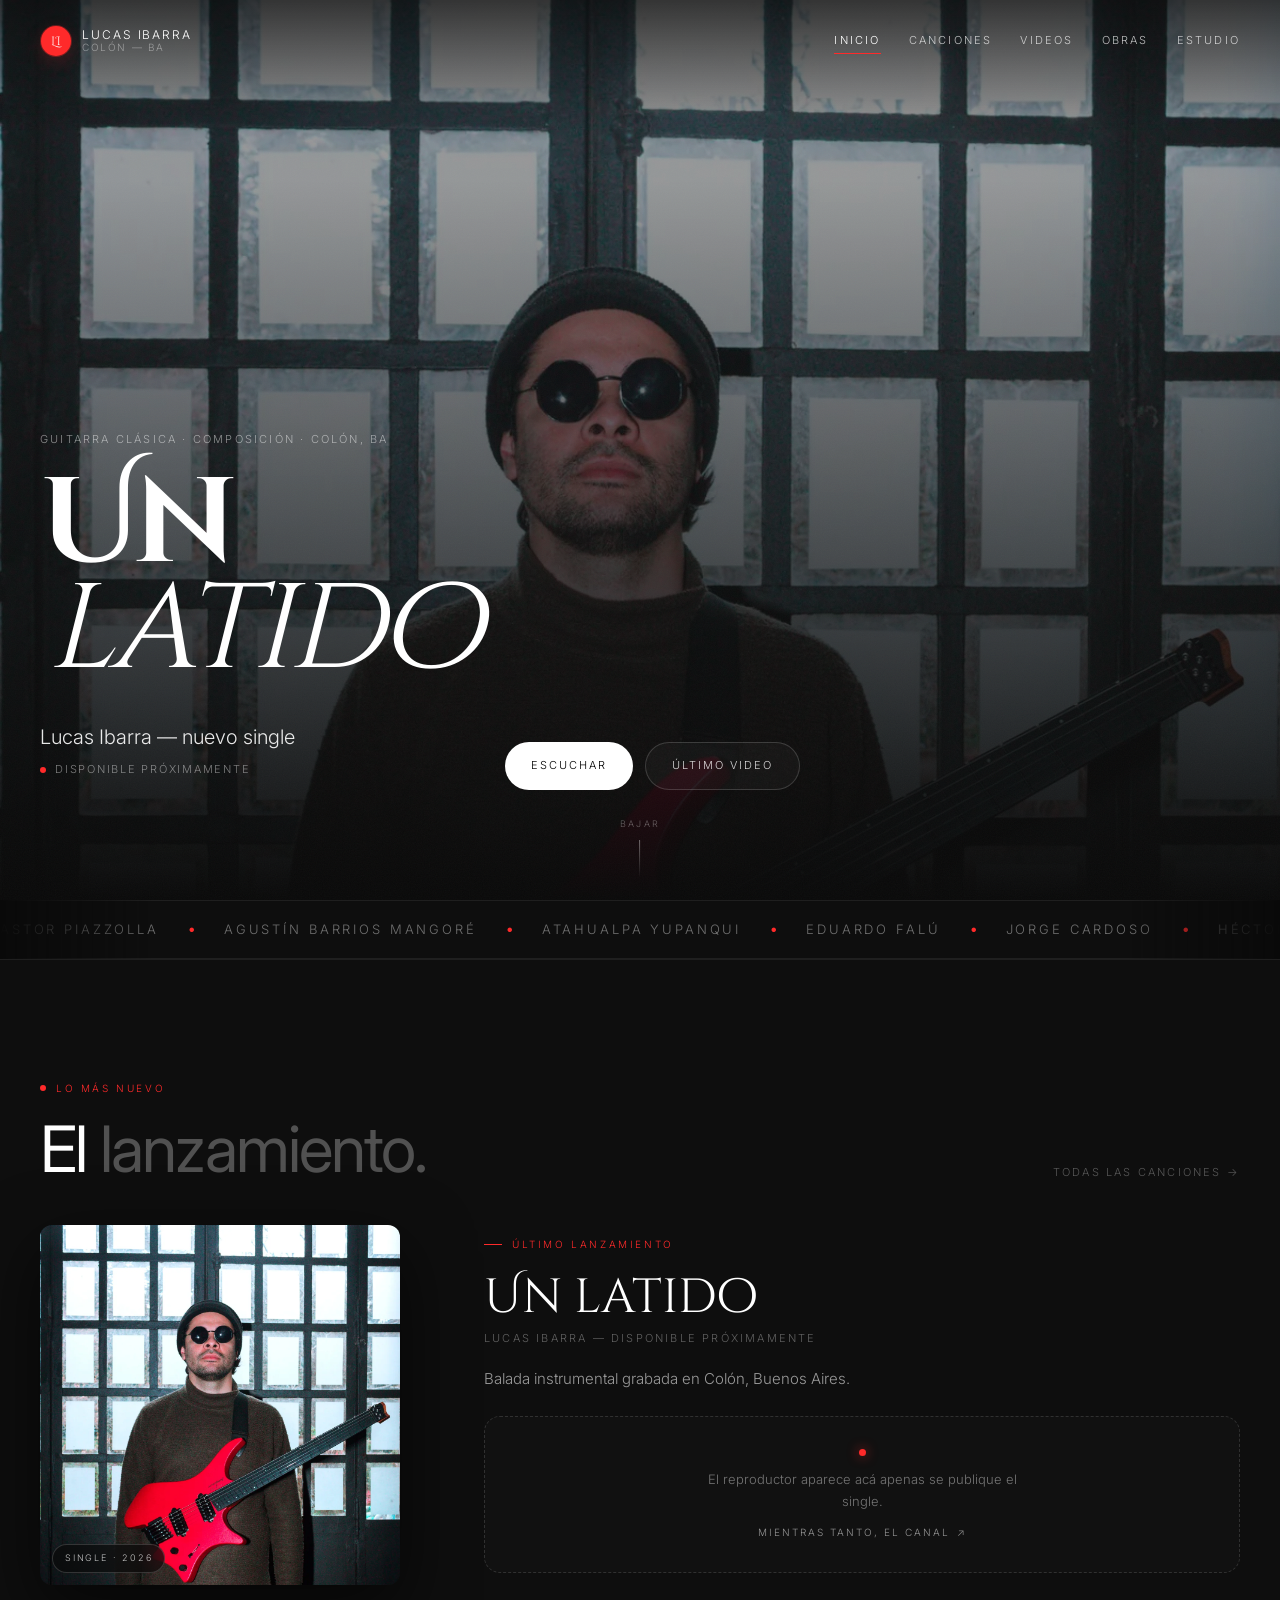
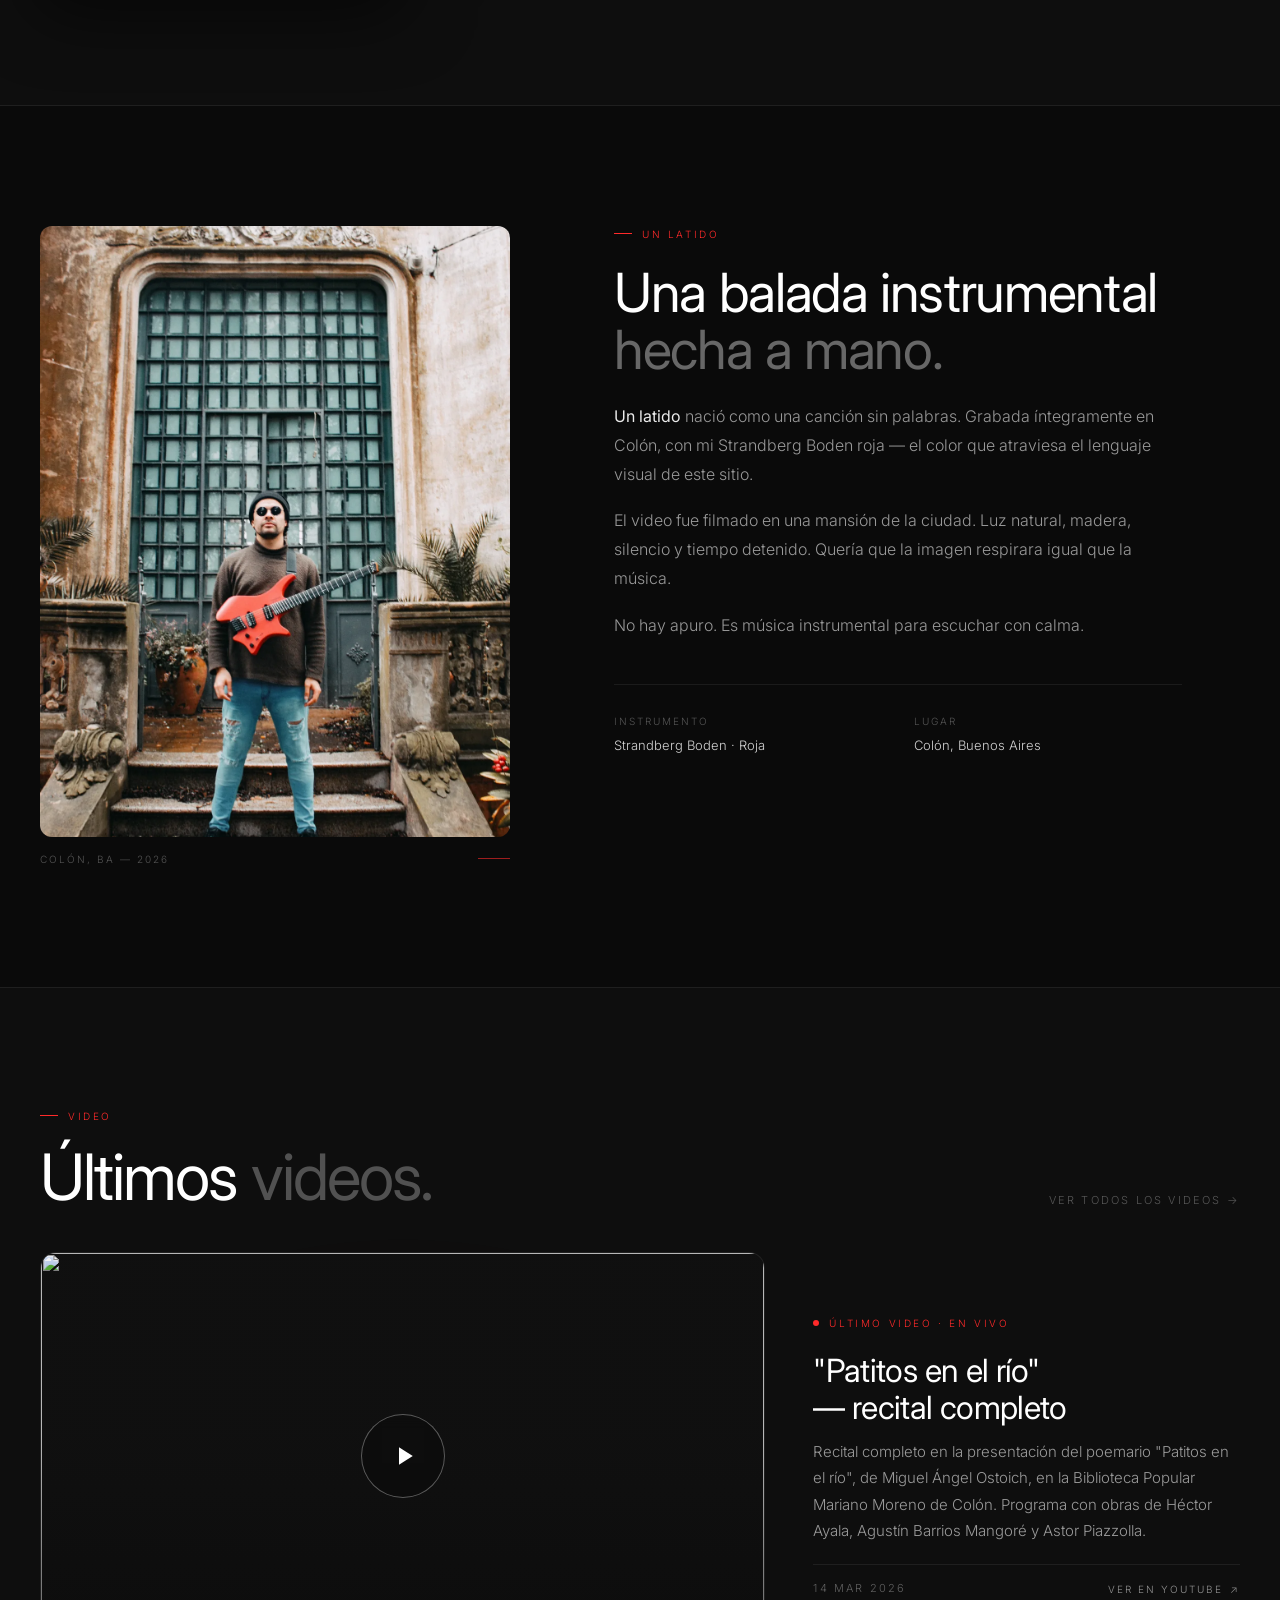
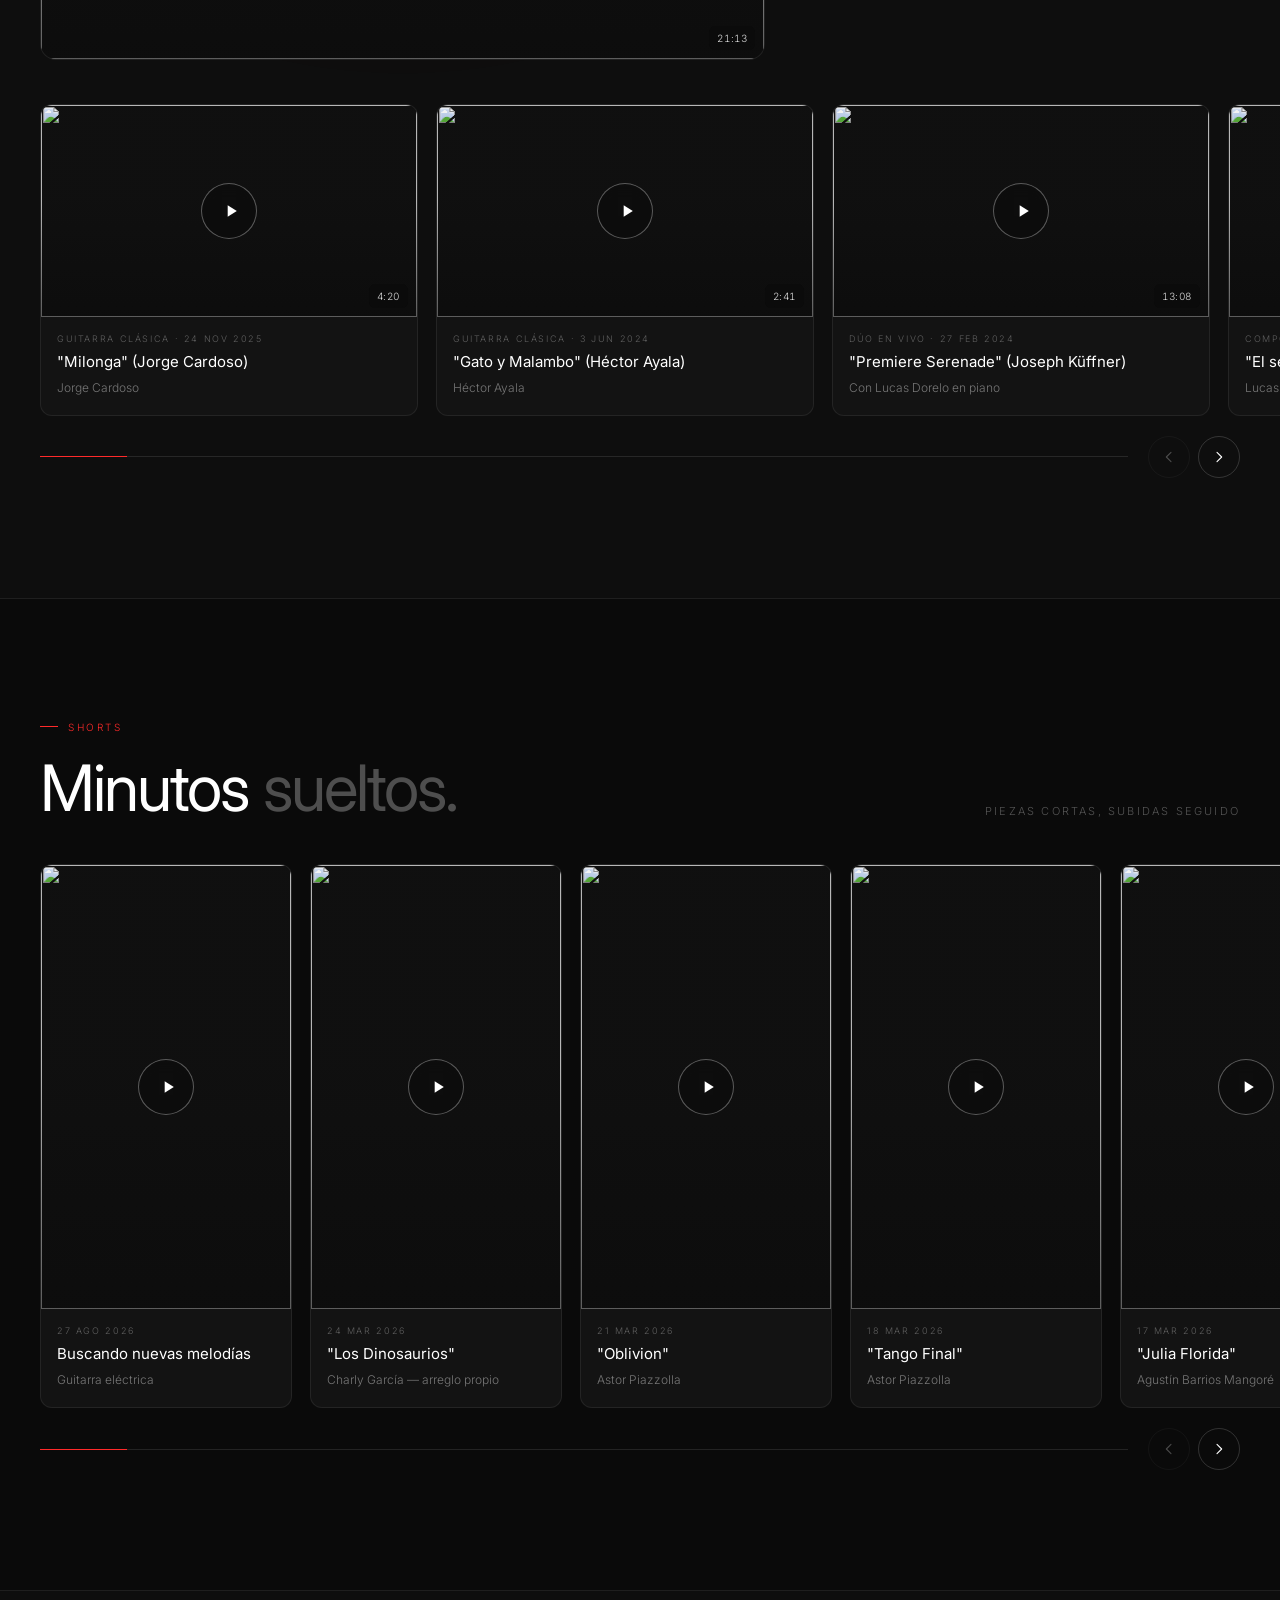
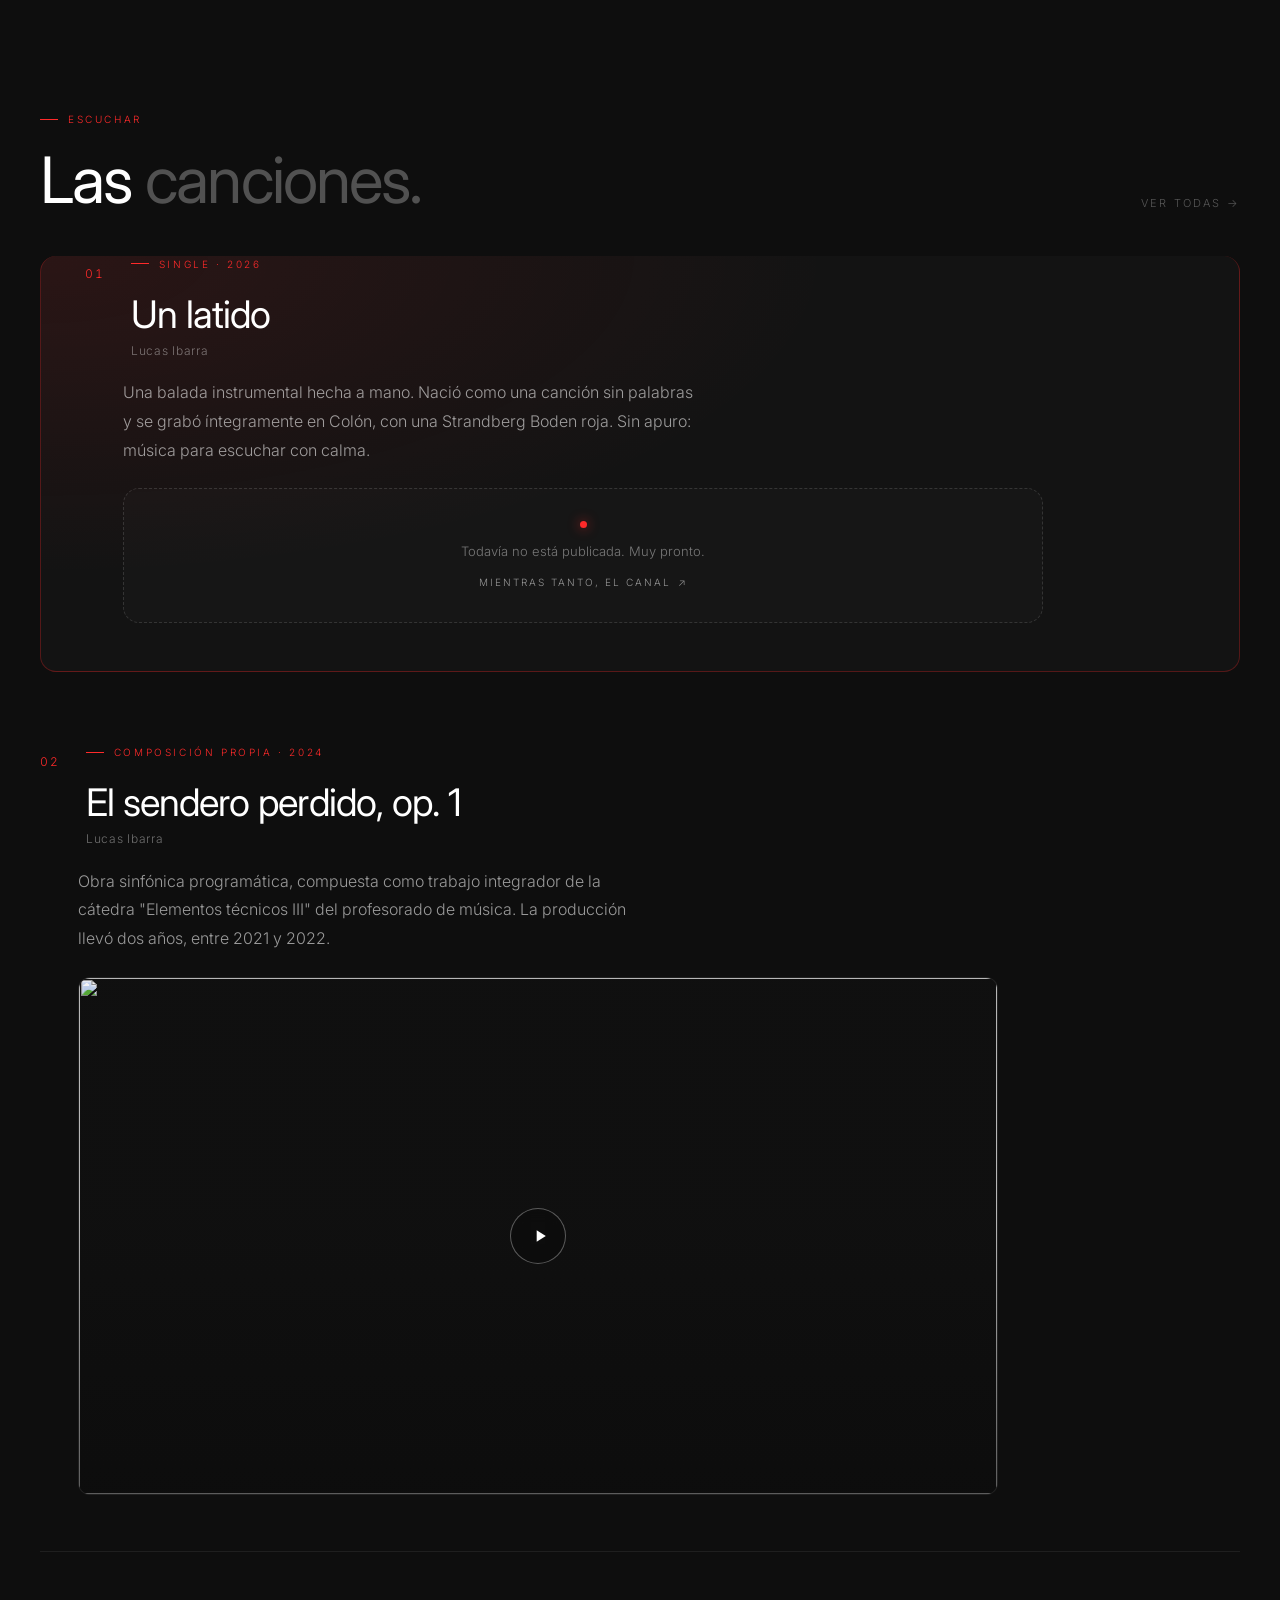
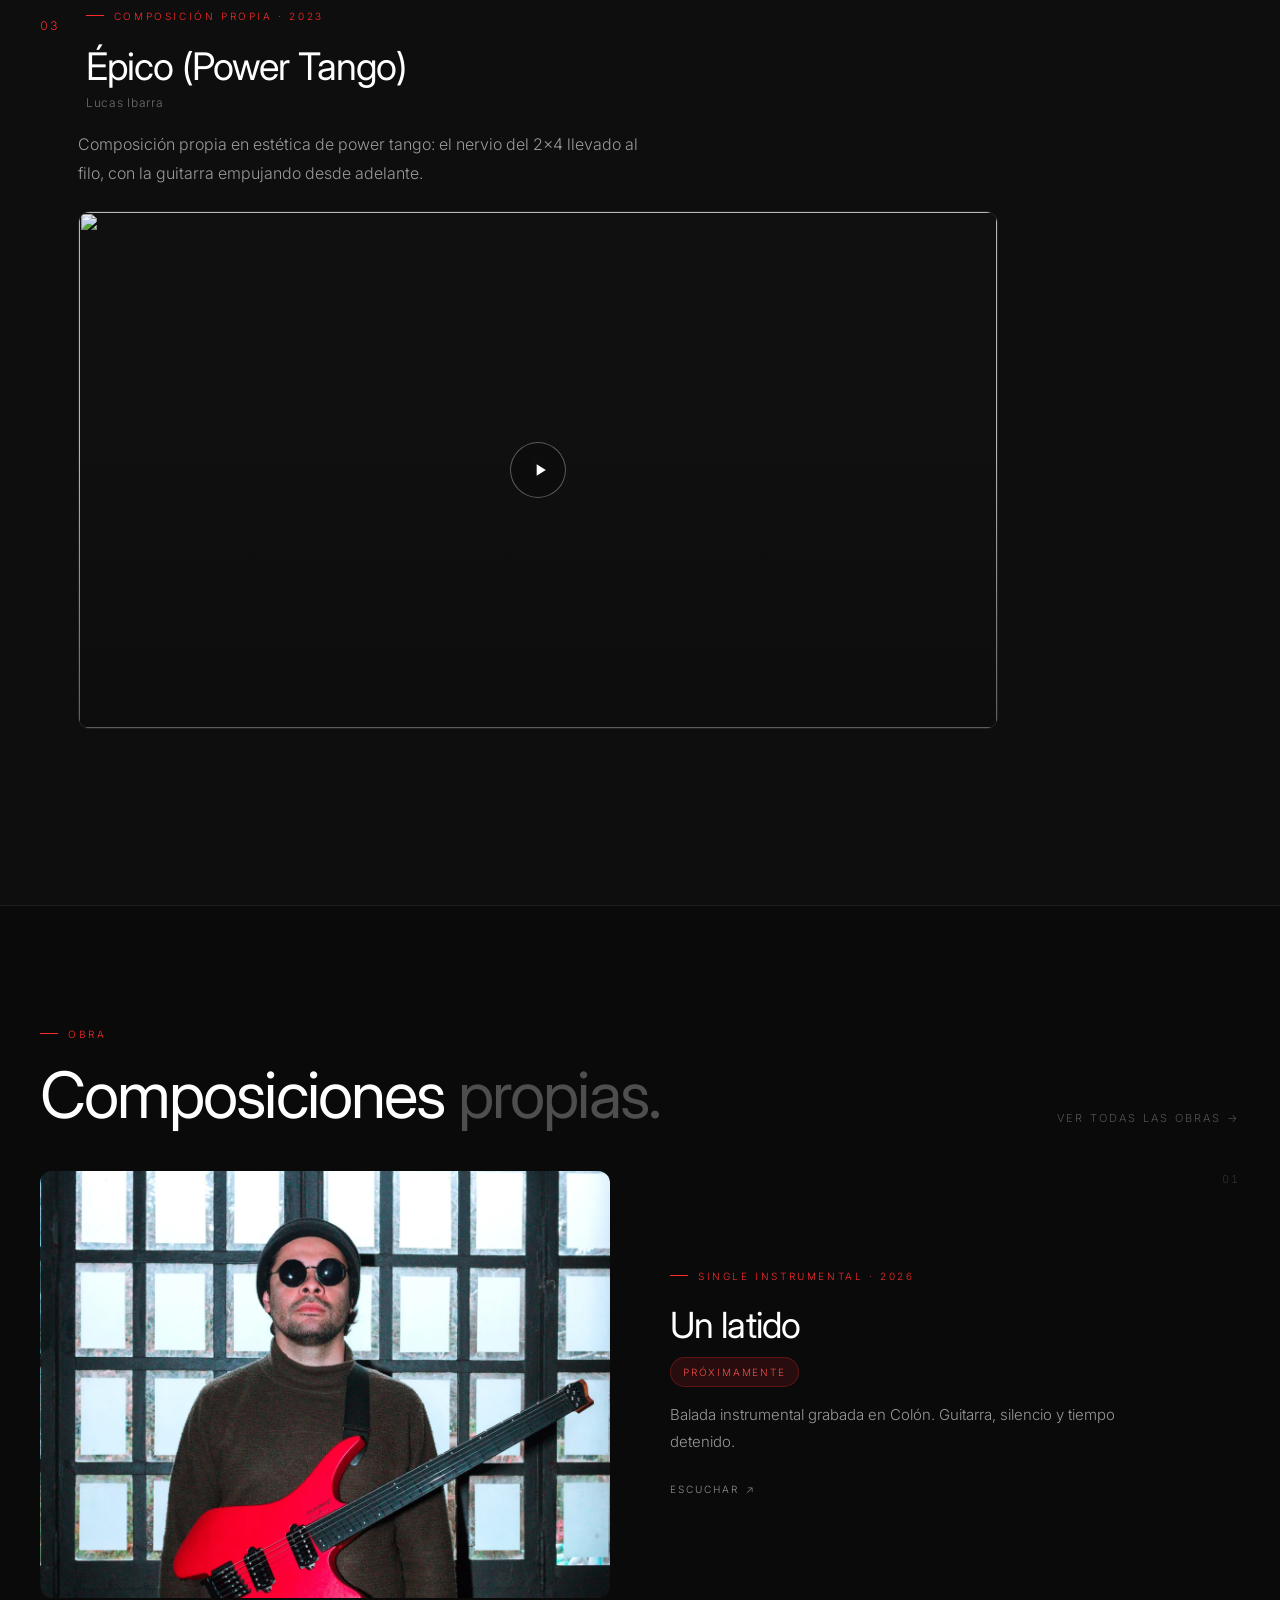
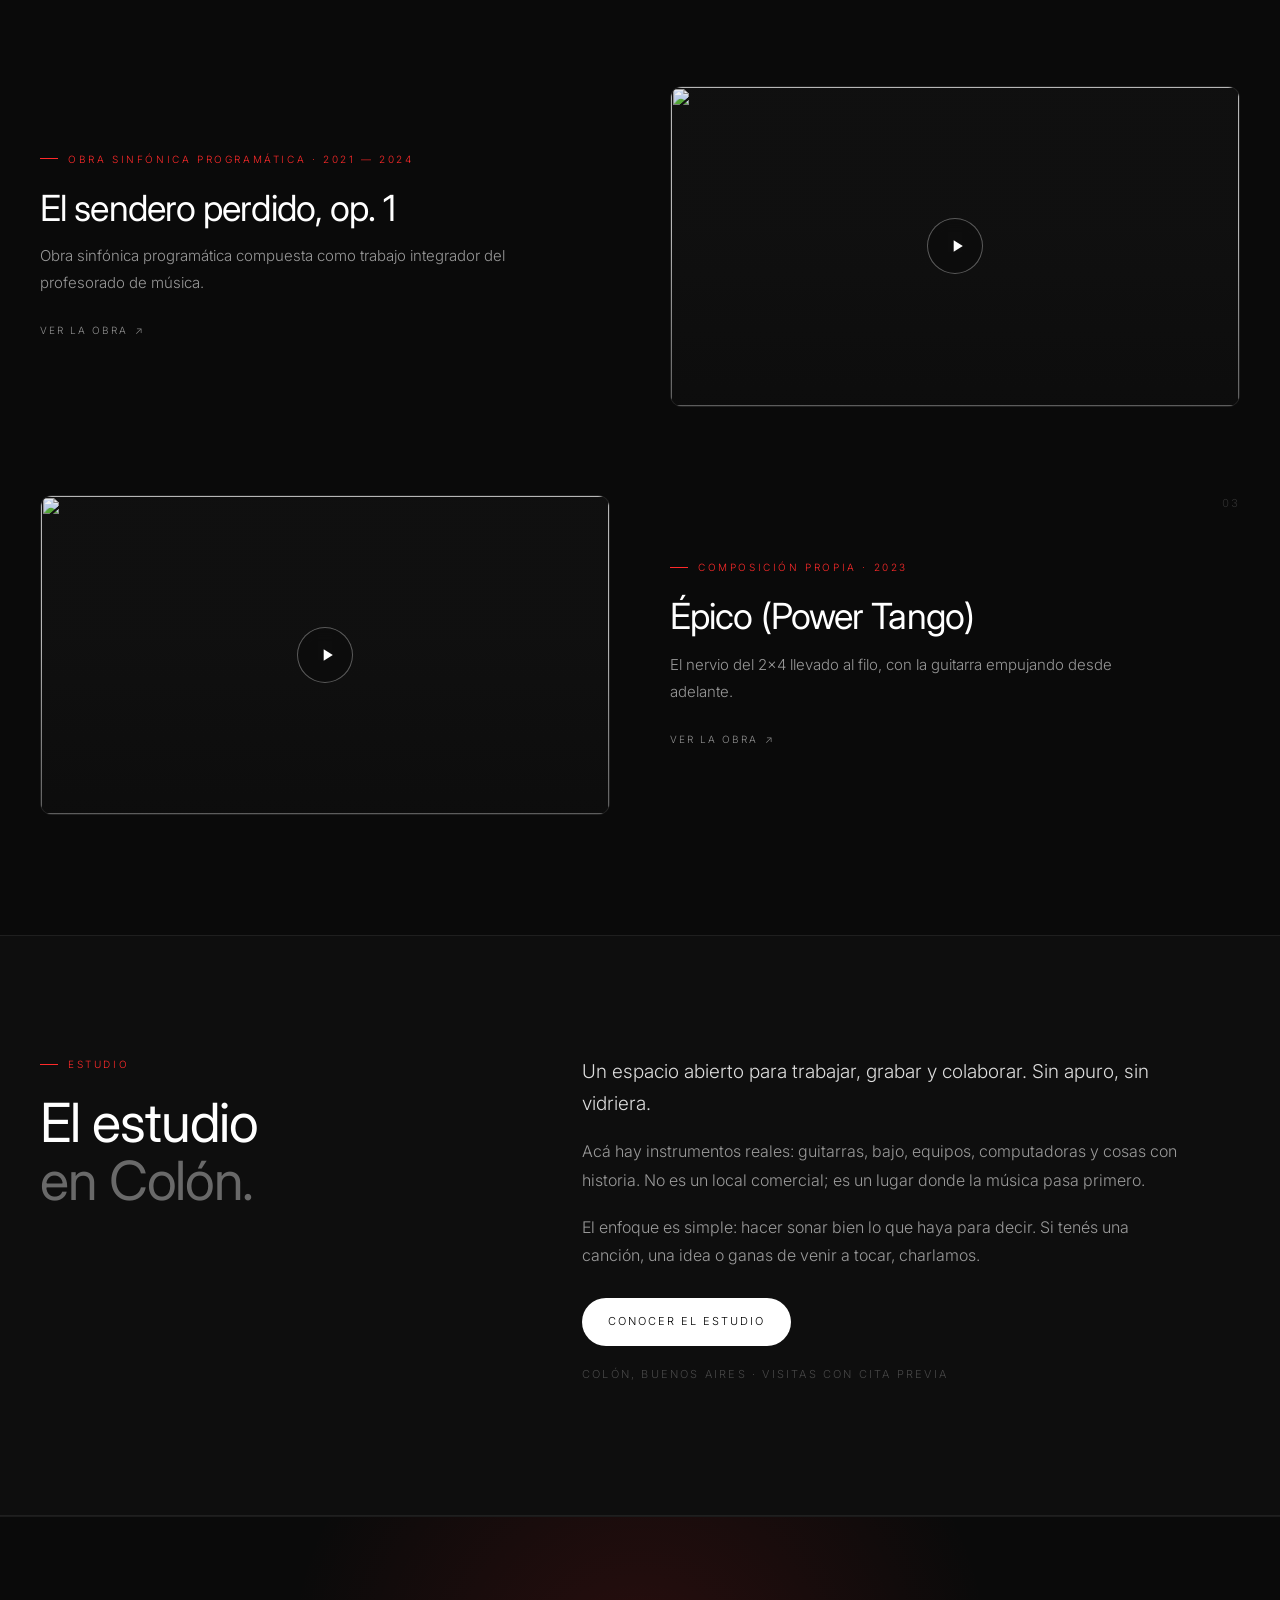
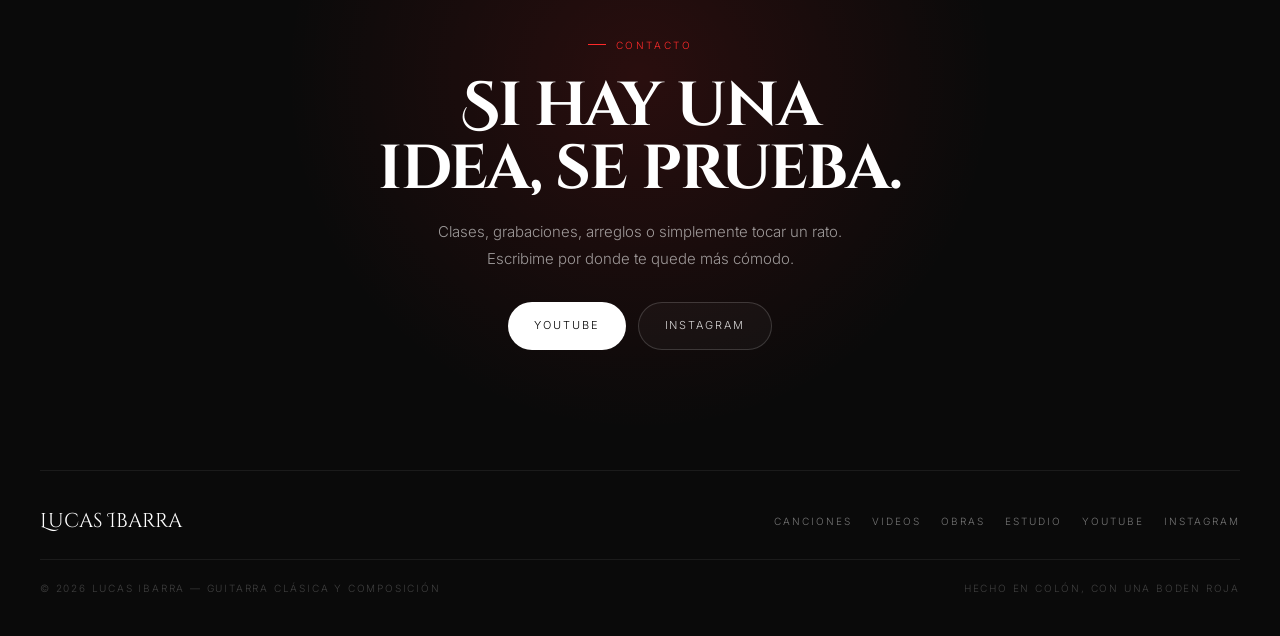
==== commit e11742db: "Nuevas implementaciones. division del index y nuevas sesiones" ====
--- a/index.html
+++ b/index.html
@@ -1,52 +1,93 @@
 <!DOCTYPE html>
-<html lang="es">
+<html lang="es" class="no-js">
 <head>
   <meta charset="UTF-8"/>
   <meta name="viewport" content="width=device-width, initial-scale=1"/>
 
-  <title>Lucas Ibarra — Un latido</title>
-  <meta name="description" content="Un latido — balada instrumental de Lucas Ibarra, grabada en Colón, Buenos Aires, con una Strandberg Boden roja."/>
+  <title>Lucas Ibarra — Guitarra clásica y composición</title>
+  <meta name="description" content="Lucas Ibarra, guitarrista y compositor de Colón, Buenos Aires. Último lanzamiento, videos, canciones y obras propias."/>
   <meta name="theme-color" content="#0a0a0a"/>
+  <meta name="author" content="Lucas Ibarra"/>
 
   <!-- Miniatura al compartir el link (WhatsApp, Instagram, etc.) -->
   <meta property="og:type" content="website"/>
-  <meta property="og:title" content="Lucas Ibarra — Un latido"/>
-  <meta property="og:description" content="Balada instrumental grabada en Colón, Buenos Aires."/>
+  <meta property="og:locale" content="es_AR"/>
+  <meta property="og:site_name" content="Lucas Ibarra"/>
+  <meta property="og:title" content="Lucas Ibarra — Guitarra clásica y composición"/>
+  <meta property="og:description" content="Último lanzamiento, videos, canciones y obras propias. Colón, Buenos Aires."/>
   <meta property="og:image" content="Images/lucas_3.webp"/>
   <meta name="twitter:card" content="summary_large_image"/>
 
   <!-- Favicon inline: evita el 404 sin agregar un archivo aparte -->
-  <link rel="icon" href="data:image/svg+xml,%3Csvg xmlns='http://www.w3.org/2000/svg' viewBox='0 0 32 32'%3E%3Crect width='32' height='32' fill='%230a0a0a'/%3E%3Ccircle cx='16' cy='16' r='6' fill='%23ff2a2a'/%3E%3C/svg%3E"/>
-
-  <!-- Tipografias -->
+  <link rel="icon" href="data:image/svg+xml,%3Csvg xmlns='http://www.w3.org/2000/svg' viewBox='0 0 32 32'%3E%3Crect width='32' height='32' rx='7' fill='%230a0a0a'/%3E%3Ccircle cx='16' cy='16' r='6' fill='%23ff2a2a'/%3E%3C/svg%3E"/>
+
+  <!-- Conexiones anticipadas a los servicios externos: la pagina abre antes -->
   <link rel="preconnect" href="https://fonts.googleapis.com"/>
   <link rel="preconnect" href="https://fonts.gstatic.com" crossorigin/>
+  <link rel="preconnect" href="https://i.ytimg.com"/>
+  <link rel="dns-prefetch" href="https://www.youtube-nocookie.com"/>
+  <link rel="dns-prefetch" href="https://open.spotify.com"/>
+
   <link rel="stylesheet" href="https://fonts.googleapis.com/css2?family=Cinzel+Decorative:wght@400;700&amp;family=Inter:wght@300;400;500;600&amp;display=swap"/>
-
-  <!-- Estilos propios -->
   <link rel="stylesheet" href="css/styles.css"/>
 
-  <!-- Logica de YouTube y Spotify. defer = no bloquea el dibujado de la pagina -->
+  <!-- Marca que si hay JavaScript, para que el menu se comporte distinto -->
+  <script>document.documentElement.classList.remove('no-js');</script>
+
+  <!-- Contenido y logica. defer = no bloquean el dibujado de la pagina -->
+  <script src="js/datos.js" defer></script>
   <script src="js/main.js" defer></script>
+
+  <!-- Datos para Google: quien es, donde toca y donde escucharlo -->
+  <script type="application/ld+json">
+  {
+    "@context": "https://schema.org",
+    "@type": "MusicGroup",
+    "name": "Lucas Ibarra",
+    "genre": ["Guitarra clásica", "Folklore argentino", "Tango"],
+    "foundingLocation": { "@type": "Place", "name": "Colón, Buenos Aires, Argentina" },
+    "sameAs": [
+      "https://www.youtube.com/@lucasibarramusica",
+      "https://instagram.com/lucasibarramusica"
+    ]
+  }
+  </script>
 </head>
 
-<body>
+<body data-pagina="inicio">
+
+  <a class="saltar" href="#contenido">Saltar al contenido</a>
 
   <!-- ====================================================================
-       NAVEGACION
+       HEADER
+       Arriba de todo se ve entero. Al scrollear se encoge y queda como
+       hamburguesa. El panel del menu lo arma js/main.js.
        ==================================================================== -->
-  <nav class="nav">
-    <span class="micro nav__loc">Colón — BA</span>
-    <div class="nav__links">
-      <a class="micro" href="#studio">Estudios</a>
-      <a class="micro" href="#portfolio">Obras</a>
-      <a class="micro" href="#videos">Videos</a>
-      <a class="micro" href="#videos">Canciones</a>
-    </div>
-  </nav>
-
-
-  <main>
+  <header class="encabezado">
+    <a class="marca" href="index.html" aria-label="Lucas Ibarra — inicio">
+      <span class="marca__sigla serif">LI</span>
+      <span class="marca__texto">
+        <span class="marca__nombre">Lucas Ibarra</span>
+        <span class="marca__rol">Colón — BA</span>
+      </span>
+    </a>
+
+    <nav class="nav-enlaces" aria-label="Secciones">
+      <a href="index.html" aria-current="page">Inicio</a>
+      <a href="canciones.html">Canciones</a>
+      <a href="videos.html">Videos</a>
+      <a href="obras.html">Obras</a>
+      <a href="estudio.html">Estudio</a>
+    </nav>
+
+    <button class="hamburguesa" type="button" aria-expanded="false" aria-controls="menu-principal">
+      <span class="hamburguesa__texto">Menú</span>
+      <span class="hamburguesa__lineas" aria-hidden="true"><span></span><span></span></span>
+    </button>
+  </header>
+
+
+  <main id="contenido">
 
     <!-- ==================================================================
          HERO
@@ -55,46 +96,76 @@
       <img class="hero__image"
            src="Images/lucas_1.webp"
            alt="Lucas Ibarra con su Strandberg Boden roja"
+           width="1200" height="1800"
            fetchpriority="high"/>
       <div class="hero__shade"></div>
       <div class="hero__gradient"></div>
-      <div class="hero__topshade"></div>
 
       <div class="wrap">
         <div class="hero__content">
-          <p class="micro hero__eyebrow">Single — 2026</p>
-          <h1 class="serif hero__title">Un<br/><em>latido</em></h1>
+          <p class="micro hero__eyebrow">Guitarra clásica · Composición · Colón, BA</p>
+
+          <h1 class="hero__title">Un<br/><em>latido</em></h1>
+
           <div class="hero__meta">
             <div>
-              <p class="hero__sub">Lucas Ibarra — single</p>
+              <p class="hero__sub">Lucas Ibarra — nuevo single</p>
               <p class="hero__status">Disponible próximamente</p>
             </div>
-            <a class="pill" href="#release">Ver lanzamiento</a>
-          </div>
-        </div>
-      </div>
-    </section>
-
-    <div class="red-line"></div>
-
-
-    <!-- ==================================================================
-         UN LATIDO  (foto + texto)
+            <div class="acciones" style="margin-top:0">
+              <a class="boton boton--principal" href="#lanzamiento">Escuchar</a>
+              <a class="boton boton--secundario" href="#videos">Último video</a>
+            </div>
+          </div>
+        </div>
+      </div>
+
+      <span class="hero__scroll" aria-hidden="true">Bajar<i></i></span>
+    </section>
+
+
+    <!-- ==================================================================
+         CINTA DE REPERTORIO
+         ================================================================== -->
+    <div data-montar="repertorio"></div>
+
+
+    <!-- ==================================================================
+         ULTIMO LANZAMIENTO
+         ================================================================== -->
+    <section class="section section--alt" id="lanzamiento">
+      <div class="wrap">
+        <div class="section-head">
+          <div>
+            <p class="etiqueta etiqueta--vivo">Lo más nuevo</p>
+            <h2 class="section-title">El <span>lanzamiento.</span></h2>
+          </div>
+          <a class="micro section-head__nota" href="canciones.html">Todas las canciones →</a>
+        </div>
+
+        <div data-montar="lanzamiento" data-revelar></div>
+      </div>
+    </section>
+
+
+    <!-- ==================================================================
+         LA HISTORIA DETRAS (foto + texto)
          ================================================================== -->
     <section class="section">
       <div class="wrap split">
 
-        <div>
+        <div data-revelar>
           <div class="photo-tall">
             <img src="Images/lucas_2.webp"
                  alt="Lucas Ibarra con su Strandberg en Colón"
+                 width="1142" height="1800"
                  loading="lazy" decoding="async"/>
           </div>
           <div class="caption"><span>Colón, BA — 2026</span><i></i></div>
         </div>
 
-        <div class="copy">
-          <p class="label">Un latido</p>
+        <div class="copy" data-revelar>
+          <p class="etiqueta">Un latido</p>
           <h2 class="headline">Una balada instrumental<br/><span>hecha a mano.</span></h2>
 
           <div class="bodycopy">
@@ -120,203 +191,91 @@
 
 
     <!-- ==================================================================
-         LANZAMIENTO  (reproductor de Spotify)
-         ================================================================== -->
-    <section class="section section--alt" id="release">
-      <div class="wrap release">
-
-        <div class="release__cover">
-          <img src="Images/lucas_3.webp"
-               alt="Portada de Un latido"
-               loading="lazy" decoding="async"/>
-        </div>
-
-        <div class="release__info">
-          <div class="release__title">
-            <h3 class="serif">Un latido</h3>
-            <span>Lucas Ibarra</span>
-          </div>
-
-          <div class="release__card">
-            <!-- El reproductor lo inserta js/main.js con CONFIG.spotify -->
-            <div class="spotify" id="spotify"></div>
-
-            <div class="tags">
-              <span class="tag">Instrumental</span>
-              <span class="tag">Balada</span>
-              <span class="tag tag--red">Strandberg Boden</span>
-            </div>
-
-            <p>El reproductor se conecta directamente a Spotify: cuando se publique el single, aparece acá sin tocar nada más.</p>
-          </div>
-        </div>
-
-      </div>
-    </section>
-
-
-    <!-- ==================================================================
-         ULTIMOS VIDEOS  (YouTube)
-         ================================================================== -->
-    <section class="section" id="videos">
-      <div class="wrap">
-
-        <div class="section-head">
-          <div>
-            <p class="label">Video</p>
+         ULTIMOS VIDEOS
+         El primero de DATOS.videos va grande; el resto, en el carrusel.
+         ================================================================== -->
+    <section class="section section--alt" id="videos">
+      <div class="wrap">
+
+        <div class="section-head">
+          <div>
+            <p class="etiqueta">Video</p>
             <h2 class="section-title">Últimos <span>videos.</span></h2>
           </div>
-          <a class="micro section-head__note"
-             href="https://www.youtube.com/@lucasibarramusica"
-             target="_blank" rel="noopener">Ver el canal →</a>
-        </div>
-
-        <!--
-          VIDEOS
-          --------------------------------------------------------------
-          Cada video se identifica por su ID: el código que aparece en el
-          link de YouTube después de "watch?v=".
-
-            https://www.youtube.com/watch?v=HTCWQuHNZcc
-                                            ^^^^^^^^^^^ este
-
-          PARA AGREGAR UN VIDEO NUEVO:
-          1. Copiá su ID del link de YouTube.
-          2. Poné ese ID en data-video y en la URL de la miniatura (van los
-             dos iguales) y en el href del enlace "Ver en YouTube".
-          3. Cambiá el título.
-
-          Las miniaturas salen de i.ytimg.com, que es público y no necesita
-          ninguna clave. Por eso se ven siempre, incluso abriendo el archivo
-          con doble click.
-        -->
-
-        <!-- VIDEO DESTACADO -->
-        <div class="video-feature" data-video="HTCWQuHNZcc">
-          <button class="video-feature__btn" type="button"
-                  aria-label="Reproducir: Patitos en el río">
-            <img src="https://i.ytimg.com/vi/HTCWQuHNZcc/maxresdefault.jpg"
-                 alt="" loading="lazy" decoding="async"/>
-            <span class="video-feature__play">
-              <svg viewBox="0 0 24 24" aria-hidden="true"><path d="M8 5v14l11-7z"/></svg>
-            </span>
-            <span class="video-feature__meta">
-              <span class="video-feature__title">"Patitos en el rio" (Miguel Ángel Ostoich)</span>
-              <span class="video-feature__date">Biblioteca Popular Mariano Moreno — 13/03/2026</span>
-            </span>
-          </button>
-        </div>
-        <a class="video-out" href="https://www.youtube.com/watch?v=HTCWQuHNZcc"
-           target="_blank" rel="noopener">Ver en YouTube ↗</a>
-
-        <!-- VIDEOS ANTERIORES -->
-        <div class="video-grid">
-
-          <a class="video-card" href="https://www.youtube.com/watch?v=ekryOqJA5fI"
-             target="_blank" rel="noopener">
-            <div class="video-card__thumb">
-              <img src="https://i.ytimg.com/vi/ekryOqJA5fI/maxresdefault.jpg"
-                   alt="" loading="lazy" decoding="async"/>
-            </div>
-            <div class="video-card__body">
-              <div class="video-card__date">Guitarra clásica</div>
-              <h3 class="video-card__title">"Milonga" (Jorge Cardoso)</h3>
-            </div>
-          </a>
-
-          <a class="video-card" href="https://www.youtube.com/watch?v=b72xQo7kSfM"
-             target="_blank" rel="noopener">
-            <div class="video-card__thumb">
-              <img src="https://i.ytimg.com/vi/b72xQo7kSfM/maxresdefault.jpg"
-                   alt="" loading="lazy" decoding="async"/>
-            </div>
-            <div class="video-card__body">
-              <div class="video-card__date">Guitarra clásica</div>
-              <h3 class="video-card__title">"Gato y Malambo" (Héctor Ayala)</h3>
-            </div>
-          </a>
-
-          <a class="video-card" href="https://www.youtube.com/watch?v=B32bcOtf704"
-             target="_blank" rel="noopener">
-            <div class="video-card__thumb">
-              <img src="https://i.ytimg.com/vi/B32bcOtf704/maxresdefault.jpg"
-                   alt="" loading="lazy" decoding="async"/>
-            </div>
-            <div class="video-card__body">
-              <div class="video-card__date">Composición propia</div>
-              <h3 class="video-card__title">"El sendero perdido" op. 1 (Lucas Ibarra)</h3>
-            </div>
-          </a>
-
-        </div>
-
-      </div>
-    </section>
-
-
-    <!-- ==================================================================
-         PORTFOLIO
-         ================================================================== -->
-    <section class="section section--alt" id="portfolio">
-      <div class="wrap">
-
-        <div class="section-head">
-          <div>
-            <p class="label">Obra</p>
-            <h2 class="section-title">Portfolio <span>musical.</span></h2>
-          </div>
-          <span class="micro section-head__note">Nuevas piezas aparecerán aquí</span>
-        </div>
-
-        <!--
-          Para agregar una pieza: copiá un bloque <article class="post-card">
-          entero y cambiale imagen, fecha, título, texto y enlace.
-        -->
-        <div class="posts-grid">
-
-          <article class="post-card">
-            <a href="#release">
-              <div class="post-card__thumb">
-                <img src="Images/lucas_3.webp" alt="Portada de Un latido" loading="lazy" decoding="async"/>
-              </div>
-            </a>
-            <div class="post-card__body">
-              <div class="post-card__date">2026</div>
-              <h3 class="post-card__title"><a href="#release">Un latido</a></h3>
-              <p class="post-card__snippet">Balada instrumental grabada en Colón. Guitarra, silencio y tiempo detenido.</p>
-              <a class="post-card__more" href="#release">Abrir proyecto →</a>
-            </div>
-          </article>
-
-          <article class="post-card">
-            <a href="#videos">
-              <div class="post-card__thumb">
-                <img src="Images/lucas_2.webp" alt="Sesiones en Colón" loading="lazy" decoding="async"/>
-              </div>
-            </a>
-            <div class="post-card__body">
-              <div class="post-card__date">2026</div>
-              <h3 class="post-card__title"><a href="#videos">Sesiones en Colón</a></h3>
-              <p class="post-card__snippet">Registro del proceso de grabación en la mansión. Luz natural y madera.</p>
-              <a class="post-card__more" href="#videos">Abrir proyecto →</a>
-            </div>
-          </article>
-
-          <article class="post-card">
-            <a href="#studio">
-              <div class="post-card__thumb">
-                <img src="Images/lucas_1.webp" alt="El estudio" loading="lazy" decoding="async"/>
-              </div>
-            </a>
-            <div class="post-card__body">
-              <div class="post-card__date">2026</div>
-              <h3 class="post-card__title"><a href="#studio">El estudio</a></h3>
-              <p class="post-card__snippet">Un espacio abierto para trabajar, grabar y colaborar, sin apuro.</p>
-              <a class="post-card__more" href="#studio">Abrir proyecto →</a>
-            </div>
-          </article>
-
-        </div>
+          <a class="micro section-head__nota" href="videos.html">Ver todos los videos →</a>
+        </div>
+
+        <div data-montar="video-destacado" data-revelar></div>
+
+        <div style="margin-top:44px" data-montar="videos-carrusel" data-revelar></div>
+
+        <noscript>
+          <p class="bodycopy" style="margin-top:24px">
+            Los videos se cargan desde YouTube.
+            <a class="enlace-ext" href="https://www.youtube.com/@lucasibarramusica" target="_blank" rel="noopener">Abrir el canal <i>&#8599;</i></a>
+          </p>
+        </noscript>
+
+      </div>
+    </section>
+
+
+    <!-- ==================================================================
+         SHORTS
+         ================================================================== -->
+    <section class="section">
+      <div class="wrap">
+
+        <div class="section-head">
+          <div>
+            <p class="etiqueta">Shorts</p>
+            <h2 class="section-title">Minutos <span>sueltos.</span></h2>
+          </div>
+          <span class="micro section-head__nota">Piezas cortas, subidas seguido</span>
+        </div>
+
+        <div data-montar="shorts-carrusel" data-revelar></div>
+
+      </div>
+    </section>
+
+
+    <!-- ==================================================================
+         CANCIONES (adelanto: las tres primeras)
+         ================================================================== -->
+    <section class="section section--alt">
+      <div class="wrap">
+
+        <div class="section-head">
+          <div>
+            <p class="etiqueta">Escuchar</p>
+            <h2 class="section-title">Las <span>canciones.</span></h2>
+          </div>
+          <a class="micro section-head__nota" href="canciones.html">Ver todas →</a>
+        </div>
+
+        <div class="canciones" data-montar="canciones" data-limite="3"></div>
+
+      </div>
+    </section>
+
+
+    <!-- ==================================================================
+         OBRAS (adelanto: las tres primeras)
+         ================================================================== -->
+    <section class="section">
+      <div class="wrap">
+
+        <div class="section-head">
+          <div>
+            <p class="etiqueta">Obra</p>
+            <h2 class="section-title">Composiciones <span>propias.</span></h2>
+          </div>
+          <a class="micro section-head__nota" href="obras.html">Ver todas las obras →</a>
+        </div>
+
+        <div class="obras" data-montar="obras" data-limite="3"></div>
+
       </div>
     </section>
 
@@ -324,30 +283,41 @@
     <!-- ==================================================================
          ESTUDIO
          ================================================================== -->
-    <section class="section" id="studio">
+    <section class="section section--alt" id="estudio">
       <div class="wrap split">
 
-        <div>
-          <p class="label">Estudio</p>
+        <div data-revelar>
+          <p class="etiqueta">Estudio</p>
           <h2 class="headline">El estudio<br/><span>en Colón.</span></h2>
         </div>
 
-        <div class="studio-copy">
+        <div class="studio-copy" data-revelar>
           <div class="bodycopy">
             <p class="lead">Un espacio abierto para trabajar, grabar y colaborar. Sin apuro, sin vidriera.</p>
             <p>Acá hay instrumentos reales: guitarras, bajo, equipos, computadoras y cosas con historia. No es un local comercial; es un lugar donde la música pasa primero.</p>
             <p>El enfoque es simple: hacer sonar bien lo que haya para decir. Si tenés una canción, una idea o ganas de venir a tocar, charlamos.</p>
           </div>
 
-          <div class="actions">
-            <a class="button button--primary" href="https://instagram.com/lucasibarramusica" target="_blank" rel="noopener">Instagram</a>
-            <!-- OJO - NUMERO DE EJEMPLO: cambiá 5490000000000 por el número real -->
-            <a class="button button--secondary" href="https://wa.me/5490000000000" target="_blank" rel="noopener">WhatsApp</a>
-          </div>
-
-          <p class="micro studio-note">Colón, Buenos Aires · Visitas con cita previa</p>
-        </div>
-
+          <div class="acciones">
+            <a class="boton boton--principal" href="estudio.html">Conocer el estudio</a>
+          </div>
+
+          <p class="micro studio-nota">Colón, Buenos Aires · Visitas con cita previa</p>
+        </div>
+
+      </div>
+    </section>
+
+
+    <!-- ==================================================================
+         CIERRE
+         ================================================================== -->
+    <section class="cierre">
+      <div class="wrap wrap--angosto cierre__inner">
+        <p class="etiqueta">Contacto</p>
+        <h2 class="cierre__titulo">Si hay una idea, se prueba.</h2>
+        <p class="cierre__texto">Clases, grabaciones, arreglos o simplemente tocar un rato. Escribime por donde te quede más cómodo.</p>
+        <div class="acciones" data-montar="enlaces"></div>
       </div>
     </section>
 
@@ -359,8 +329,21 @@
        ==================================================================== -->
   <div class="wrap">
     <footer class="footer">
-      <span>© <span id="anio">2026</span> Lucas Ibarra — Músico instrumental</span>
-      <span>Hecho en Colón, con una Boden roja</span>
+      <div class="footer__fila">
+        <a class="footer__marca" href="index.html">Lucas Ibarra</a>
+        <nav class="footer__nav" aria-label="Pie de página">
+          <a href="canciones.html">Canciones</a>
+          <a href="videos.html">Videos</a>
+          <a href="obras.html">Obras</a>
+          <a href="estudio.html">Estudio</a>
+          <a href="https://www.youtube.com/@lucasibarramusica" target="_blank" rel="noopener">YouTube</a>
+          <a href="https://instagram.com/lucasibarramusica" target="_blank" rel="noopener">Instagram</a>
+        </nav>
+      </div>
+      <div class="footer__legal">
+        <span>© <span data-anio>2026</span> Lucas Ibarra — Guitarra clásica y composición</span>
+        <span>Hecho en Colón, con una Boden roja</span>
+      </div>
     </footer>
   </div>
 
--- a/css/styles.css
+++ b/css/styles.css
@@ -6,22 +6,31 @@
    y escritorio. Nunca se usa max-width, asi no hay reglas que se pisen.
 
    Breakpoints:
-     (base)            telefono   - una columna
-     min-width: 600px  tablet     - grillas de 2 columnas
-     min-width: 900px  escritorio - layout completo
+     (base)             telefono
+     min-width: 600px   telefono grande / tablet vertical
+     min-width: 900px   tablet horizontal
+     min-width: 1200px  escritorio
+     min-width: 1500px  escritorio grande
 
    INDICE
-     01. Tokens (variables de color y medidas)
+     01. Tokens
      02. Reset y tipografia base
-     03. Utilidades reutilizables
-     04. Header / navegacion
-     05. Hero
-     06. Bloque "Un latido"
-     07. Lanzamiento + Spotify
-     08. Videos (YouTube)
-     09. Portfolio
-     10. Estudio
-     11. Footer
+     03. Utilidades
+     04. Header, hamburguesa y menu
+     05. Hero de portada
+     06. Cabecera de las paginas internas
+     07. Cinta de repertorio
+     08. Bloque partido (foto + texto)
+     09. Lanzamiento y Spotify
+     10. Reproductores de YouTube
+     11. Video destacado
+     12. Carrusel y tarjetas
+     13. Canciones
+     14. Obras
+     15. Estudio
+     16. Llamada final
+     17. Footer
+     18. Aparicion al scrollear
    ========================================================================== */
 
 
@@ -32,30 +41,41 @@
 :root{
   /* Colores */
   --bg:#0a0a0a;
-  --panel:#0f0f0f;
-  --card:#141414;
-  --text:#e5e5e5;
+  --panel:#0e0e0e;
+  --card:#131313;
+  --card-alto:#181818;
+  --text:#e8e8e8;
   --muted:rgba(255,255,255,.58);
-  --faint:rgba(255,255,255,.28);
-  --line:rgba(255,255,255,.06);
-  --line-strong:rgba(255,255,255,.15);
+  --faint:rgba(255,255,255,.3);
+  --line:rgba(255,255,255,.07);
+  --line-strong:rgba(255,255,255,.16);
   --red:#ff2a2a;
+  --red-tenue:rgba(255,42,42,.12);
+  --red-borde:rgba(255,42,42,.28);
 
   /* Medidas - cambian en los breakpoints de mas abajo */
-  --gutter:24px;          /* margen lateral de la pagina */
-  --section-y:88px;       /* aire vertical de cada seccion */
-  --radius:18px;
+  --gutter:20px;          /* margen lateral de la pagina */
+  --section-y:72px;       /* aire vertical de cada seccion */
+  --radius:16px;
+  --radius-s:12px;
+  --alto-header:64px;
 
   /* Tipografia */
   --font-body:Inter,system-ui,-apple-system,"Segoe UI",Arial,sans-serif;
   --font-display:'Cinzel Decorative',Georgia,serif;
-}
-
+
+  /* Curva de animacion: arranca rapido y frena suave */
+  --ease:cubic-bezier(.16,1,.3,1);
+}
+
+@media (min-width:600px){
+  :root{ --gutter:32px; --section-y:96px; }
+}
 @media (min-width:900px){
-  :root{
-    --gutter:40px;
-    --section-y:128px;
-  }
+  :root{ --gutter:40px; --section-y:120px; --alto-header:84px; }
+}
+@media (min-width:1500px){
+  :root{ --gutter:56px; --section-y:140px; }
 }
 
 
@@ -65,13 +85,13 @@
 
 *,
 *::before,
-*::after{box-sizing:border-box}
+*::after{ box-sizing:border-box }
 
 html{
   scroll-behavior:smooth;
   background:var(--bg);
-  /* Compensa el nav fijo cuando se salta a un #ancla */
-  scroll-padding-top:80px;
+  /* Compensa el header fijo cuando se salta a un #ancla */
+  scroll-padding-top:calc(var(--alto-header) + 16px);
   -webkit-text-size-adjust:100%;
 }
 
@@ -81,16 +101,31 @@
   color:var(--text);
   font-family:var(--font-body);
   font-weight:300;
+  font-size:16px;
+  line-height:1.6;
   -webkit-font-smoothing:antialiased;
-  /* Evita el scroll horizontal en telefonos */
-  overflow-x:hidden;
-}
-
-h1,h2,h3,p{margin-top:0}
-
-a{color:inherit;text-decoration:none;cursor:pointer}
-
-img{display:block;max-width:100%;height:auto}
+  text-rendering:optimizeLegibility;
+  overflow-x:hidden;    /* evita el scroll horizontal en telefonos */
+}
+
+/* Grano muy leve encima de todo: le saca el plano digital al negro.
+   No recibe clicks y queda por debajo del header y del menu. */
+body::after{
+  content:'';
+  position:fixed;
+  inset:0;
+  z-index:1;
+  pointer-events:none;
+  opacity:.035;
+  background-image:url("data:image/svg+xml,%3Csvg xmlns='http://www.w3.org/2000/svg' width='160' height='160'%3E%3Cfilter id='n'%3E%3CfeTurbulence type='fractalNoise' baseFrequency='.85' numOctaves='3'/%3E%3C/filter%3E%3Crect width='100%25' height='100%25' filter='url(%23n)'/%3E%3C/svg%3E");
+}
+
+h1,h2,h3,h4,p,ul,ol,figure{ margin-top:0 }
+ul,ol{ padding:0; list-style:none; margin-bottom:0 }
+
+a{ color:inherit; text-decoration:none; cursor:pointer }
+
+img{ display:block; max-width:100%; height:auto }
 
 button{
   font:inherit;
@@ -101,19 +136,42 @@
   cursor:pointer;
 }
 
-/* Foco visible para navegacion por teclado */
-a:focus-visible,
-button:focus-visible{
+iframe{ border:0 }
+
+::selection{ background:var(--red); color:#fff }
+
+/* Foco visible para quien navega con teclado */
+:where(a,button,[tabindex]):focus-visible{
   outline:2px solid var(--red);
   outline-offset:3px;
-  border-radius:2px;
-}
+  border-radius:4px;
+}
+
+/* Salto directo al contenido, para lectores de pantalla y teclado */
+.saltar{
+  position:absolute;
+  left:-9999px;
+  top:12px;
+  z-index:300;
+  padding:12px 20px;
+  background:#fff;
+  color:#000;
+  border-radius:999px;
+  font-size:12px;
+  letter-spacing:.14em;
+  text-transform:uppercase;
+}
+.saltar:focus{ left:12px }
+
+/* Bloquea el scroll del fondo mientras el menu esta abierto */
+body.sin-scroll{ overflow:hidden }
 
 /* Respeta a quien pidio menos animacion en su sistema */
 @media (prefers-reduced-motion:reduce){
-  html{scroll-behavior:auto}
+  html{ scroll-behavior:auto }
   *,*::before,*::after{
     animation-duration:.01ms !important;
+    animation-iteration-count:1 !important;
     transition-duration:.01ms !important;
   }
 }
@@ -129,192 +187,569 @@
   padding-left:var(--gutter);
   padding-right:var(--gutter);
 }
+.wrap--angosto{ width:min(1080px,100%) }
 
 .section{
+  position:relative;
   padding:var(--section-y) 0;
   background:var(--bg);
 }
-
 .section--alt{
   background:var(--panel);
   border-top:1px solid var(--line);
   border-bottom:1px solid var(--line);
 }
-
-.serif{font-family:var(--font-display)}
+.section--ajustada{ padding-top:calc(var(--section-y) * .6) }
+
+.serif{ font-family:var(--font-display); font-weight:400 }
 
 .micro{
   font-size:10px;
   letter-spacing:.2em;
   text-transform:uppercase;
-}
-
-.label{
-  font-size:11px;
-  letter-spacing:.3em;
+  line-height:1.4;
+}
+
+/* Etiqueta chica en rojo que encabeza cada bloque */
+.etiqueta{
+  display:flex;
+  align-items:center;
+  gap:10px;
+  font-size:10px;
+  letter-spacing:.26em;
   text-transform:uppercase;
   color:var(--red);
-  margin-bottom:24px;
+  margin:0 0 18px;
+}
+.etiqueta::before{
+  content:'';
+  width:18px;
+  height:1px;
+  background:currentColor;
+  flex:none;
+}
+
+/* Punto rojo que late: marca lo que es nuevo */
+.etiqueta--vivo::before{
+  width:6px;
+  height:6px;
+  border-radius:999px;
+  box-shadow:0 0 0 0 rgba(255,42,42,.55);
+  animation:latido 2.4s infinite;
+}
+@keyframes latido{
+  0%  { box-shadow:0 0 0 0 rgba(255,42,42,.5) }
+  70% { box-shadow:0 0 0 9px rgba(255,42,42,0) }
+  100%{ box-shadow:0 0 0 0 rgba(255,42,42,0) }
 }
 
 .headline{
-  font-size:clamp(30px,7vw,54px);
-  line-height:1.05;
+  font-size:clamp(30px,7.5vw,54px);
+  line-height:1.06;
   letter-spacing:-.025em;
   font-weight:400;
   color:#fff;
-  margin-bottom:28px;
-}
-.headline span{color:rgba(255,255,255,.4)}
+  margin:0 0 24px;
+}
+.headline span{ color:rgba(255,255,255,.38) }
 
 .bodycopy{
   font-size:15px;
   line-height:1.8;
   color:var(--muted);
 }
-.bodycopy p{margin:0 0 20px}
-.bodycopy strong{color:rgba(255,255,255,.9);font-weight:400}
+.bodycopy p{ margin:0 0 18px }
+.bodycopy p:last-child{ margin-bottom:0 }
+.bodycopy strong{ color:rgba(255,255,255,.92); font-weight:400 }
+.bodycopy .lead{
+  font-size:17px;
+  line-height:1.65;
+  color:rgba(255,255,255,.86);
+}
 
 .red-line{
   height:1px;
   background:linear-gradient(to right,transparent,rgba(255,42,42,.5),transparent);
 }
 
-/* Encabezado de seccion: label + titulo a la izquierda, nota a la derecha */
+/* Encabezado de seccion: etiqueta + titulo a la izquierda, nota a la derecha */
 .section-head{
   display:flex;
   flex-direction:column;
-  gap:12px;
-  margin-bottom:36px;
-}
-.section-head__note{color:rgba(255,255,255,.25)}
+  gap:14px;
+  margin-bottom:32px;
+}
+.section-head__nota{
+  color:rgba(255,255,255,.3);
+  transition:color .25s;
+}
+a.section-head__nota:hover{ color:var(--red) }
 
 .section-title{
-  font-size:clamp(32px,8vw,62px);
-  line-height:.95;
+  font-size:clamp(32px,8.5vw,64px);
+  line-height:.98;
+  letter-spacing:-.03em;
   font-weight:400;
   color:#fff;
   margin:0;
 }
-.section-title span{color:rgba(255,255,255,.3)}
-
-/* Boton pildora */
+.section-title span{ color:rgba(255,255,255,.28) }
+
+/* Botones */
+.boton,
 .pill{
   display:inline-flex;
   align-items:center;
   justify-content:center;
-  height:48px;
-  padding:0 28px;
-  border:1px solid var(--line-strong);
-  border-radius:999px;
-  background:rgba(255,255,255,.04);
-  font-size:11px;
-  letter-spacing:.2em;
-  text-transform:uppercase;
-  color:#fff;
-  transition:border-color .2s,background .2s;
-}
-.pill:hover{border-color:rgba(255,255,255,.4);background:rgba(255,255,255,.08)}
-
-.button{
-  display:inline-flex;
-  align-items:center;
-  justify-content:center;
-  height:48px;
-  padding:0 28px;
+  gap:10px;
+  min-height:48px;
+  padding:0 26px;
   border-radius:999px;
   font-size:11px;
+  letter-spacing:.18em;
+  text-transform:uppercase;
+  white-space:nowrap;
+  transition:background .25s,border-color .25s,color .25s,transform .25s;
+}
+.boton:active,.pill:active{ transform:scale(.98) }
+
+.boton--principal{ background:#fff; color:#000 }
+.boton--principal:hover{ background:#e2e2e2 }
+
+.boton--rojo{ background:var(--red); color:#fff }
+.boton--rojo:hover{ background:#e51f1f }
+
+.boton--secundario,
+.pill{
+  border:1px solid var(--line-strong);
+  background:rgba(255,255,255,.03);
+  color:rgba(255,255,255,.82);
+}
+.boton--secundario:hover,
+.pill:hover{ border-color:rgba(255,255,255,.4); background:rgba(255,255,255,.08); color:#fff }
+
+.acciones{
+  display:flex;
+  flex-wrap:wrap;
+  gap:10px;
+  margin-top:28px;
+}
+
+/* Enlace hacia afuera, con flechita */
+.enlace-ext{
+  display:inline-flex;
+  align-items:center;
+  gap:7px;
+  font-size:10px;
   letter-spacing:.2em;
   text-transform:uppercase;
-}
-.button--primary{background:#fff;color:#000;transition:background .2s}
-.button--primary:hover{background:#eee}
-.button--secondary{border:1px solid var(--line-strong);color:rgba(255,255,255,.8);transition:border-color .2s,color .2s}
-.button--secondary:hover{border-color:rgba(255,255,255,.3);color:#fff}
-
-/* Mensaje que aparece cuando falta configurar una API */
-.notice{
-  border:1px dashed rgba(255,255,255,.14);
+  color:rgba(255,255,255,.55);
+  transition:color .25s;
+}
+.enlace-ext i{ font-style:normal; transition:transform .25s }
+.enlace-ext:hover{ color:var(--red) }
+.enlace-ext:hover i{ transform:translate(2px,-2px) }
+
+/* Chips y etiquetas sueltas */
+.chips{ display:flex; flex-wrap:wrap; gap:8px }
+.chip{
+  display:inline-flex;
+  align-items:center;
+  padding:6px 12px;
+  border-radius:999px;
+  border:1px solid var(--line);
+  background:rgba(255,255,255,.035);
+  font-size:10px;
+  letter-spacing:.18em;
+  text-transform:uppercase;
+  color:rgba(255,255,255,.45);
+}
+.chip--rojo{
+  border-color:var(--red-borde);
+  background:var(--red-tenue);
+  color:rgba(255,80,80,.95);
+}
+
+/* Cartel para cuando todavia no hay reproductor */
+.aviso{
+  display:flex;
+  flex-direction:column;
+  align-items:center;
+  gap:12px;
+  border:1px dashed rgba(255,255,255,.13);
   border-radius:var(--radius);
-  padding:28px 24px;
+  padding:32px 22px;
   text-align:center;
-  color:rgba(255,255,255,.38);
+  background:rgba(255,255,255,.015);
+}
+.aviso p{
+  margin:0;
+  color:rgba(255,255,255,.42);
   font-size:13px;
   line-height:1.7;
-}
-.notice code{
-  color:rgba(255,42,42,.75);
-  font-family:ui-monospace,SFMono-Regular,Menlo,monospace;
-  font-size:12px;
+  max-width:44ch;
+}
+.aviso__punto{
+  width:7px;
+  height:7px;
+  border-radius:999px;
+  background:var(--red);
+  box-shadow:0 0 12px rgba(255,42,42,.7);
 }
 
 @media (min-width:600px){
-  .micro{font-size:11px}
+  .micro{ font-size:11px }
   .section-head{
     flex-direction:row;
     justify-content:space-between;
     align-items:flex-end;
     gap:24px;
   }
-  .section-head__note{text-align:right}
+  .section-head__nota{ text-align:right; flex:none }
+  .acciones{ gap:12px }
 }
 
 @media (min-width:900px){
-  .label{margin-bottom:30px}
-  .headline{margin-bottom:32px}
-  .section-head{margin-bottom:48px}
+  .etiqueta{ margin-bottom:22px }
+  .section-head{ margin-bottom:44px }
+  .bodycopy{ font-size:16px }
+  .bodycopy .lead{ font-size:19px }
 }
 
 
 /* ==========================================================================
-   04. HEADER / NAVEGACION
+   04. HEADER, HAMBURGUESA Y MENU
+   --------------------------------------------------------------------------
+   Arriba de todo el header se ve entero, sin fondo, sobre la foto.
+   Apenas se scrollea (.esta-compacto) se encoge y queda como dos pastillas
+   con fondo difuminado: la marca y la hamburguesa. Se ven, pero no molestan.
    ========================================================================== */
 
-.nav{
+.encabezado{
   position:fixed;
-  z-index:50;
-  top:0;
+  z-index:100;
+  top:0; left:0; right:0;
+  display:flex;
+  align-items:center;
+  justify-content:space-between;
+  gap:14px;
+  padding:14px var(--gutter);
+  color:#fff;
+  transition:padding .45s var(--ease);
+}
+
+/* Velo arriba: asegura que se lea sobre zonas claras de la foto */
+.encabezado::before{
+  content:'';
+  position:absolute;
+  inset:0 0 auto;
+  height:130px;
+  pointer-events:none;
+  background:linear-gradient(to bottom,rgba(10,10,10,.7),rgba(10,10,10,0));
+  opacity:1;
+  transition:opacity .4s var(--ease);
+}
+.encabezado.esta-compacto::before{ opacity:0 }
+
+/* ---- Marca ---- */
+
+.marca{
+  position:relative;
+  display:inline-flex;
+  align-items:center;
+  gap:11px;
+  height:42px;
+  padding:0 6px 0 0;
+  border:1px solid transparent;
+  border-radius:999px;
+  transition:background .45s var(--ease),border-color .45s var(--ease),
+             padding .45s var(--ease),backdrop-filter .45s var(--ease);
+}
+.marca__sigla{
+  display:inline-flex;
+  align-items:center;
+  justify-content:center;
+  width:30px;
+  height:30px;
+  flex:none;
+  border-radius:999px;
+  background:var(--red);
+  color:#fff;
+  font-family:var(--font-display);
+  font-size:12px;
+  line-height:1;
+  letter-spacing:.02em;
+  box-shadow:0 0 0 1px rgba(255,42,42,.35),0 6px 18px rgba(255,42,42,.2);
+}
+.marca__texto{ display:flex; flex-direction:column; line-height:1.15 }
+.marca__nombre{
+  font-size:12px;
+  letter-spacing:.16em;
+  text-transform:uppercase;
+  color:#fff;
+}
+.marca__rol{
+  font-size:9px;
+  letter-spacing:.16em;
+  text-transform:uppercase;
+  color:rgba(255,255,255,.42);
+}
+
+/* ---- Enlaces del header (solo escritorio, solo arriba de todo) ---- */
+
+.nav-enlaces{
+  display:none;
+  align-items:center;
+  gap:28px;
+  margin-left:auto;
+  transition:opacity .35s var(--ease),transform .35s var(--ease),visibility .35s;
+}
+.nav-enlaces a{
+  position:relative;
+  padding:4px 0;
+  font-size:11px;
+  letter-spacing:.2em;
+  text-transform:uppercase;
+  color:rgba(255,255,255,.72);
+  transition:color .25s;
+}
+.nav-enlaces a::after{
+  content:'';
+  position:absolute;
+  left:0; right:0; bottom:0;
+  height:1px;
+  background:var(--red);
+  transform:scaleX(0);
+  transform-origin:left;
+  transition:transform .3s var(--ease);
+}
+.nav-enlaces a:hover{ color:#fff }
+.nav-enlaces a:hover::after,
+.nav-enlaces a[aria-current="page"]::after{ transform:scaleX(1) }
+.nav-enlaces a[aria-current="page"]{ color:#fff }
+
+/* ---- Hamburguesa ---- */
+
+.hamburguesa{
+  display:inline-flex;
+  align-items:center;
+  gap:11px;
+  height:42px;
+  padding:0 16px;
+  margin-left:auto;
+  border:1px solid transparent;
+  border-radius:999px;
+  color:#fff;
+  transition:background .45s var(--ease),border-color .45s var(--ease),
+             opacity .35s var(--ease),transform .35s var(--ease),visibility .35s;
+}
+.hamburguesa__texto{
+  font-size:10px;
+  letter-spacing:.2em;
+  text-transform:uppercase;
+  color:rgba(255,255,255,.78);
+}
+.hamburguesa__lineas{
+  position:relative;
+  width:17px;
+  height:9px;
+  flex:none;
+}
+.hamburguesa__lineas span{
+  position:absolute;
   left:0;
-  right:0;
-  display:flex;
+  height:1.5px;
+  background:currentColor;
+  border-radius:2px;
+  transition:width .35s var(--ease),transform .35s var(--ease);
+}
+.hamburguesa__lineas span:nth-child(1){ top:0;    width:100% }
+.hamburguesa__lineas span:nth-child(2){ bottom:0; width:62% }
+.hamburguesa:hover .hamburguesa__lineas span:nth-child(2){ width:100% }
+.hamburguesa:hover{ border-color:var(--red-borde) }
+
+/* Estado compacto: las dos pastillas con fondo difuminado */
+.encabezado.esta-compacto{ padding-top:10px; padding-bottom:10px }
+.encabezado.esta-compacto .marca{
+  padding-right:16px;
+  padding-left:6px;
+  background:rgba(14,14,14,.62);
+  border-color:var(--line-strong);
+  backdrop-filter:blur(16px) saturate(150%);
+  -webkit-backdrop-filter:blur(16px) saturate(150%);
+}
+.encabezado.esta-compacto .hamburguesa{
+  background:rgba(14,14,14,.62);
+  border-color:var(--line-strong);
+  backdrop-filter:blur(16px) saturate(150%);
+  -webkit-backdrop-filter:blur(16px) saturate(150%);
+}
+.encabezado.esta-compacto .marca__rol{ opacity:0; height:0; overflow:hidden }
+
+@media (min-width:600px){
+  .marca__rol{ font-size:10px }
+}
+
+/* En escritorio se ven los enlaces arriba de todo; al scrollear se cambian
+   por la hamburguesa. En telefono la hamburguesa esta siempre. */
+@media (min-width:900px){
+  .encabezado{ padding:20px var(--gutter) }
+  .nav-enlaces{ display:flex }
+
+  .hamburguesa{
+    opacity:0;
+    visibility:hidden;
+    transform:translateY(-8px) scale(.94);
+    margin-left:24px;
+    position:absolute;
+    right:var(--gutter);
+  }
+  .encabezado.esta-compacto .nav-enlaces{
+    opacity:0;
+    visibility:hidden;
+    transform:translateY(-8px);
+  }
+  .encabezado.esta-compacto .hamburguesa{
+    opacity:1;
+    visibility:visible;
+    transform:none;
+  }
+}
+
+/* Sin JavaScript no hay hamburguesa que valga: se muestran los enlaces */
+.no-js .nav-enlaces{ display:flex; flex-wrap:wrap; gap:14px 18px; justify-content:flex-end }
+.no-js .hamburguesa{ display:none }
+
+/* ---- Panel del menu ---- */
+
+.menu{ position:fixed; inset:0; z-index:200 }
+
+.menu__fondo{
+  position:absolute;
+  inset:0;
+  background:rgba(6,6,6,.7);
+  backdrop-filter:blur(8px);
+  -webkit-backdrop-filter:blur(8px);
+  opacity:0;
+  transition:opacity .35s var(--ease);
+}
+.menu.esta-abierto .menu__fondo{ opacity:1 }
+
+.menu__panel{
+  position:absolute;
+  top:0; right:0; bottom:0;
+  width:min(440px,100%);
+  display:flex;
+  flex-direction:column;
+  padding:20px var(--gutter) 28px;
+  background:linear-gradient(200deg,#141414 0%,#0b0b0b 60%);
+  border-left:1px solid var(--line);
+  box-shadow:-30px 0 80px rgba(0,0,0,.6);
+  transform:translateX(100%);
+  transition:transform .42s var(--ease);
+  overflow-y:auto;
+}
+.menu.esta-abierto .menu__panel{ transform:none }
+
+.menu__encabezado{
+  display:flex;
+  align-items:center;
   justify-content:space-between;
-  align-items:center;
   gap:16px;
-  padding:18px var(--gutter);
-  color:#fff;
-  /* Sombra suave: garantiza lectura sobre la foto del hero */
-  text-shadow:0 1px 12px rgba(0,0,0,.55);
-}
-
-/* En telefono chico la ubicacion se oculta para que entren los 3 links */
-.nav__loc{display:none}
-
-.nav__links{
-  display:flex;
-  align-items:center;
+  padding-bottom:26px;
+  border-bottom:1px solid var(--line);
+  color:rgba(255,255,255,.35);
+}
+
+.menu__cerrar{
+  position:relative;
+  width:42px;
+  height:42px;
+  flex:none;
+  border:1px solid var(--line-strong);
+  border-radius:999px;
+  transition:border-color .25s,background .25s,transform .35s var(--ease);
+}
+.menu__cerrar span{
+  position:absolute;
+  top:50%; left:50%;
+  width:15px;
+  height:1.5px;
+  background:#fff;
+  border-radius:2px;
+}
+.menu__cerrar span:nth-child(1){ transform:translate(-50%,-50%) rotate(45deg) }
+.menu__cerrar span:nth-child(2){ transform:translate(-50%,-50%) rotate(-45deg) }
+.menu__cerrar:hover{ border-color:var(--red); background:var(--red-tenue); transform:rotate(90deg) }
+
+.menu__lista{
+  display:flex;
+  flex-direction:column;
+  padding:28px 0;
+  flex:1;
+}
+.menu__item{
+  opacity:0;
+  transform:translateY(14px);
+  transition:opacity .45s var(--ease),transform .45s var(--ease);
+  transition-delay:calc(.1s + var(--i) * .055s);
+}
+.menu.esta-abierto .menu__item{ opacity:1; transform:none }
+
+.menu__item a{
+  display:flex;
+  align-items:baseline;
   gap:16px;
-  margin-left:auto;
-}
-.nav__links a{
-  opacity:.85;
-  transition:opacity .2s;
-  white-space:nowrap;
-}
-.nav__links a:hover{opacity:1}
-
-@media (min-width:420px){
-  .nav__loc{display:block}
-  .nav__links{gap:18px}
-}
-
-@media (min-width:900px){
-  .nav{padding:28px var(--gutter)}
-  .nav__links{gap:28px}
-}
+  padding:13px 0;
+  border-bottom:1px solid rgba(255,255,255,.045);
+  transition:padding-left .3s var(--ease);
+}
+.menu__item a:hover{ padding-left:8px }
+
+.menu__num{
+  font-size:10px;
+  letter-spacing:.18em;
+  color:rgba(255,255,255,.26);
+  flex:none;
+  transition:color .25s;
+}
+.menu__item a:hover .menu__num{ color:var(--red) }
+
+.menu__texto{
+  font-family:var(--font-display);
+  font-size:clamp(28px,7vw,38px);
+  line-height:1.05;
+  color:rgba(255,255,255,.82);
+  transition:color .25s;
+}
+.menu__item a:hover .menu__texto{ color:#fff }
+.menu__item a[aria-current="page"] .menu__texto{ color:#fff }
+.menu__item a[aria-current="page"] .menu__num{ color:var(--red) }
+
+.menu__pie{ padding-top:22px; border-top:1px solid var(--line) }
+.menu__pie-titulo{ color:rgba(255,255,255,.28); margin:0 0 14px }
+.menu__externos{ display:flex; flex-wrap:wrap; gap:8px }
+.menu__externos a{
+  display:inline-flex;
+  align-items:center;
+  gap:7px;
+  padding:9px 15px;
+  border:1px solid var(--line);
+  border-radius:999px;
+  background:rgba(255,255,255,.03);
+  font-size:10px;
+  letter-spacing:.16em;
+  text-transform:uppercase;
+  color:rgba(255,255,255,.66);
+  transition:border-color .25s,color .25s,background .25s;
+}
+.menu__externos a i{ font-style:normal; transition:transform .25s }
+.menu__externos a:hover{ border-color:var(--red-borde); background:var(--red-tenue); color:#fff }
+.menu__externos a:hover i{ transform:translate(2px,-2px) }
 
 
 /* ==========================================================================
-   05. HERO
+   05. HERO DE PORTADA
    ========================================================================== */
 
 .hero{
@@ -331,526 +766,1072 @@
   width:100%;
   height:100%;
   object-fit:cover;
+  object-position:center 22%;
+  /* Zoom lentisimo: da la sensacion de imagen viva sin distraer */
+  animation:respirar 26s ease-in-out infinite alternate;
+}
+@keyframes respirar{
+  from{ transform:scale(1) }
+  to  { transform:scale(1.06) }
 }
 
 /* Velo parejo para bajar el brillo general de la foto */
-.hero__shade{position:absolute;inset:0;background:rgba(10,10,10,.38)}
+.hero__shade{ position:absolute; inset:0; background:rgba(10,10,10,.42) }
 
 /* Degradado de abajo: funde la foto con la seccion siguiente */
 .hero__gradient{
-  position:absolute;inset:0;
-  background:linear-gradient(to top,#0a0a0a 0%,rgba(10,10,10,.45) 42%,transparent 82%);
-}
-
-/* Degradado de arriba: da contraste al nav sobre zonas claras de la foto */
-.hero__topshade{
-  position:absolute;top:0;left:0;right:0;
-  height:200px;
-  pointer-events:none;
-  background:linear-gradient(to bottom,rgba(10,10,10,.72) 0%,rgba(10,10,10,.34) 48%,transparent 100%);
+  position:absolute;
+  inset:0;
+  background:linear-gradient(to top,#0a0a0a 0%,rgba(10,10,10,.5) 40%,transparent 80%);
 }
 
 .hero__content{
   position:relative;
   z-index:2;
-  width:min(720px,100%);
-  padding:0 0 56px;
-}
-
-.hero__eyebrow{color:rgba(255,255,255,.48);margin:0 0 20px}
+  width:min(760px,100%);
+  padding:0 0 84px;
+}
+
+.hero__eyebrow{ color:rgba(255,255,255,.5); margin:0 0 18px }
 
 .hero__title{
-  font-size:clamp(64px,18vw,112px);
-  line-height:.86;
-  letter-spacing:-.045em;
+  font-family:var(--font-display);
+  font-size:clamp(58px,17vw,120px);
+  line-height:.88;
+  letter-spacing:-.04em;
   font-weight:700;
   margin:0;
   color:#fff;
-}
-.hero__title em{font-weight:400;margin-left:.08em}
+  text-wrap:balance;
+}
+.hero__title em{ font-weight:400; font-style:italic; margin-left:.06em }
 
 .hero__meta{
   display:flex;
   flex-direction:column;
   align-items:flex-start;
-  gap:24px;
-  margin-top:32px;
+  gap:22px;
+  margin-top:28px;
 }
 
 .hero__sub{
   font-size:18px;
-  line-height:1.3;
+  line-height:1.35;
   color:rgba(255,255,255,.9);
   margin:0;
 }
-
 .hero__status{
-  font-size:12px;
-  letter-spacing:.15em;
-  text-transform:uppercase;
-  color:rgba(255,255,255,.38);
-  margin-top:8px;
+  display:inline-flex;
+  align-items:center;
+  gap:9px;
+  font-size:11px;
+  letter-spacing:.16em;
+  text-transform:uppercase;
+  color:rgba(255,255,255,.45);
+  margin-top:10px;
+}
+.hero__status::before{
+  content:'';
+  width:6px;
+  height:6px;
+  border-radius:999px;
+  background:var(--red);
+  animation:latido 2.4s infinite;
+}
+
+/* Flechita de "segui bajando" */
+.hero__scroll{
+  position:absolute;
+  left:50%;
+  bottom:22px;
+  z-index:2;
+  transform:translateX(-50%);
+  display:none;
+  flex-direction:column;
+  align-items:center;
+  gap:9px;
+  color:rgba(255,255,255,.34);
+  font-size:9px;
+  letter-spacing:.24em;
+  text-transform:uppercase;
+}
+.hero__scroll i{
+  display:block;
+  width:1px;
+  height:38px;
+  background:linear-gradient(to bottom,rgba(255,255,255,.4),transparent);
+  animation:bajar 2.2s ease-in-out infinite;
+}
+@keyframes bajar{
+  0%,100%{ transform:scaleY(.4); transform-origin:top }
+  50%    { transform:scaleY(1);  transform-origin:top }
 }
 
 @media (min-width:600px){
-  .hero__sub{font-size:20px}
+  .hero__sub{ font-size:20px }
 }
 
 @media (min-width:900px){
-  .hero__content{padding-bottom:80px}
-  .hero__eyebrow{margin-bottom:28px}
+  .hero__content{ padding-bottom:110px }
+  .hero__eyebrow{ margin-bottom:26px }
   .hero__meta{
     flex-direction:row;
     align-items:flex-end;
+    justify-content:space-between;
     gap:40px;
     margin-top:40px;
+    width:100%;
   }
+  .hero__scroll{ display:flex }
 }
 
 
 /* ==========================================================================
-   06. BLOQUE "UN LATIDO"  (foto + texto)
+   06. CABECERA DE LAS PAGINAS INTERNAS
+   --------------------------------------------------------------------------
+   Mismo lenguaje que el hero, pero mas baja: la pagina tiene que arrancar
+   rapido en el contenido, no en la decoracion.
+   ========================================================================== */
+
+.cabecera{
+  position:relative;
+  padding:calc(var(--alto-header) + 56px) 0 44px;
+  border-bottom:1px solid var(--line);
+  overflow:hidden;
+}
+/* Resplandor rojo muy suave detras del titulo */
+.cabecera::before{
+  content:'';
+  position:absolute;
+  top:-180px;
+  left:-120px;
+  width:520px;
+  height:520px;
+  pointer-events:none;
+  background:radial-gradient(circle,rgba(255,42,42,.14),transparent 68%);
+}
+
+/* Por encima del resplandor de arriba */
+.cabecera > .wrap{ position:relative; z-index:1 }
+
+.cabecera__fila{
+  display:flex;
+  align-items:baseline;
+  gap:14px;
+  margin-bottom:14px;
+}
+.cabecera__num{
+  font-size:11px;
+  letter-spacing:.2em;
+  color:var(--red);
+}
+.cabecera__ruta{
+  font-size:10px;
+  letter-spacing:.2em;
+  text-transform:uppercase;
+  color:rgba(255,255,255,.3);
+}
+
+.cabecera__titulo{
+  position:relative;
+  font-family:var(--font-display);
+  font-size:clamp(42px,13vw,104px);
+  line-height:.92;
+  letter-spacing:-.035em;
+  font-weight:700;
+  color:#fff;
+  margin:0;
+}
+.cabecera__titulo em{ font-weight:400; font-style:italic; color:rgba(255,255,255,.4) }
+
+.cabecera__bajada{
+  position:relative;
+  max-width:58ch;
+  margin:20px 0 0;
+  font-size:15px;
+  line-height:1.75;
+  color:var(--muted);
+}
+
+@media (min-width:900px){
+  .cabecera{ padding:calc(var(--alto-header) + 80px) 0 60px }
+  .cabecera__bajada{ font-size:16px; margin-top:24px }
+}
+
+
+/* ==========================================================================
+   07. CINTA DE REPERTORIO
+   ========================================================================== */
+
+.cinta{
+  position:relative;
+  overflow:hidden;
+  padding:18px 0;
+  border-top:1px solid var(--line);
+  border-bottom:1px solid var(--line);
+  background:var(--panel);
+  /* Se desvanece en los bordes en vez de cortarse de golpe */
+  -webkit-mask-image:linear-gradient(to right,transparent,#000 12%,#000 88%,transparent);
+  mask-image:linear-gradient(to right,transparent,#000 12%,#000 88%,transparent);
+}
+.cinta__pista{
+  display:flex;
+  align-items:center;
+  gap:22px;
+  width:max-content;
+  animation:desfilar 46s linear infinite;
+}
+.cinta:hover .cinta__pista{ animation-play-state:paused }
+.cinta__pista span{
+  font-size:12px;
+  letter-spacing:.22em;
+  text-transform:uppercase;
+  color:rgba(255,255,255,.4);
+  white-space:nowrap;
+}
+.cinta__pista i{ font-style:normal; font-size:6px; color:var(--red) }
+
+@keyframes desfilar{
+  from{ transform:translateX(0) }
+  to  { transform:translateX(-50%) }
+}
+
+@media (min-width:900px){
+  .cinta__pista{ gap:30px }
+  .cinta__pista span{ font-size:13px }
+}
+
+
+/* ==========================================================================
+   08. BLOQUE PARTIDO (foto + texto)
    ========================================================================== */
 
 .split{
   display:grid;
   grid-template-columns:1fr;
-  gap:48px;
+  gap:40px;
   align-items:start;
 }
 
 .photo-tall{
+  position:relative;
   aspect-ratio:4/5.2;
   overflow:hidden;
+  border-radius:var(--radius-s);
   background:#171717;
 }
-.photo-tall img{width:100%;height:100%;object-fit:cover}
+.photo-tall img{
+  width:100%;
+  height:100%;
+  object-fit:cover;
+  transition:transform .9s var(--ease);
+}
+.photo-tall:hover img{ transform:scale(1.03) }
 
 .caption{
   display:flex;
   justify-content:space-between;
   align-items:center;
-  margin-top:16px;
+  gap:16px;
+  margin-top:14px;
   color:rgba(255,255,255,.3);
   font-size:10px;
   letter-spacing:.2em;
   text-transform:uppercase;
 }
-.caption i{display:block;width:32px;height:1px;background:rgba(255,42,42,.6)}
-
-.copy{max-width:560px}
+.caption i{ display:block; width:32px; height:1px; background:rgba(255,42,42,.6); flex:none }
+
+.copy{ max-width:600px }
 
 .facts{
-  display:flex;
-  flex-wrap:wrap;
-  gap:24px;
-  border-top:1px solid rgba(255,255,255,.07);
-  margin-top:40px;
-  padding-top:28px;
+  display:grid;
+  grid-template-columns:1fr 1fr;
+  gap:22px;
+  border-top:1px solid var(--line);
+  margin-top:34px;
+  padding-top:24px;
 }
 .facts__label{
+  font-size:10px;
+  letter-spacing:.2em;
+  text-transform:uppercase;
+  color:rgba(255,255,255,.3);
+  margin-bottom:6px;
+}
+.facts__value{ font-size:13px; color:rgba(255,255,255,.82) }
+
+@media (min-width:900px){
+  .split{ grid-template-columns:5fr 7fr; gap:72px }
+  .copy{ padding-left:32px }
+  .facts{ gap:32px; margin-top:44px; padding-top:28px }
+}
+
+
+/* ==========================================================================
+   09. LANZAMIENTO Y SPOTIFY
+   ========================================================================== */
+
+.lanzamiento{
+  display:grid;
+  grid-template-columns:1fr;
+  gap:30px;
+  align-items:center;
+}
+
+.lanzamiento__portada{
+  position:relative;
+  width:100%;
+  max-width:340px;
+  aspect-ratio:1;
+  overflow:hidden;
+  border-radius:var(--radius-s);
+  box-shadow:0 24px 70px rgba(0,0,0,.6);
+}
+.lanzamiento__portada img{ width:100%; height:100%; object-fit:cover }
+.lanzamiento__sello{
+  position:absolute;
+  left:12px;
+  bottom:12px;
+  padding:6px 12px;
+  border-radius:999px;
+  background:rgba(10,10,10,.68);
+  backdrop-filter:blur(10px);
+  -webkit-backdrop-filter:blur(10px);
+  border:1px solid var(--line-strong);
+  font-size:9px;
+  letter-spacing:.2em;
+  text-transform:uppercase;
+  color:rgba(255,255,255,.75);
+}
+
+.lanzamiento__info{ width:min(780px,100%) }
+.lanzamiento__titulo{
+  font-size:clamp(32px,8vw,48px);
+  line-height:1;
+  color:#fff;
+  margin:0 0 8px;
+}
+.lanzamiento__autor{
   font-size:11px;
   letter-spacing:.2em;
   text-transform:uppercase;
-  color:rgba(255,255,255,.3);
-  margin-bottom:6px;
-}
-.facts__value{font-size:13px;color:rgba(255,255,255,.8)}
-
-@media (min-width:900px){
-  .split{grid-template-columns:5fr 7fr;gap:80px}
-  .copy{padding-left:40px}
-  .facts{gap:40px;margin-top:48px;padding-top:30px}
-}
-
-
-/* ==========================================================================
-   07. LANZAMIENTO + SPOTIFY
-   ========================================================================== */
-
-.release{
-  display:flex;
-  flex-direction:column;
-  align-items:stretch;
-  gap:40px;
-}
-
-.release__cover{
-  width:100%;
-  aspect-ratio:1;
-  overflow:hidden;
-  box-shadow:0 20px 80px rgba(0,0,0,.6);
-}
-.release__cover img{width:100%;height:100%;object-fit:cover}
-
-.release__info{width:min(560px,100%)}
-
-.release__title{
-  display:flex;
-  align-items:baseline;
-  flex-wrap:wrap;
-  gap:8px 16px;
-  margin-bottom:24px;
-}
-.release__title h3{font-size:30px;line-height:1;margin:0;font-weight:400;color:#fff}
-.release__title span{
-  font-size:11px;
-  letter-spacing:.2em;
-  text-transform:uppercase;
-  color:rgba(255,255,255,.3);
-}
-
-.release__card{
-  background:var(--card);
-  border:1px solid var(--line);
-  border-radius:var(--radius);
-  padding:22px;
-}
-.release__card > p{
-  font-size:12px;
-  line-height:1.7;
-  color:rgba(255,255,255,.32);
-  margin:20px 0 0;
-}
-
-/* Contenedor del reproductor de Spotify (lo rellena main.js) */
-.spotify{min-height:80px}
-.spotify iframe{
+  color:rgba(255,255,255,.34);
+  margin:0 0 18px;
+}
+.lanzamiento__texto{
+  font-size:15px;
+  line-height:1.75;
+  color:var(--muted);
+  margin:0 0 24px;
+  max-width:46ch;
+}
+.lanzamiento__player{ min-height:80px }
+
+/* Reproductor de Spotify */
+.spotify{
   display:block;
   width:100%;
-  height:152px;
-  border:0;
-  border-radius:12px;
-}
-
-.tags{
-  display:flex;
-  flex-wrap:wrap;
-  gap:10px;
-  margin-top:24px;
-  padding-top:22px;
-  border-top:1px solid var(--line);
-}
-.tag{
-  padding:7px 12px;
-  border-radius:999px;
-  border:1px solid var(--line);
-  background:rgba(255,255,255,.04);
-  font-size:10px;
-  letter-spacing:.2em;
-  text-transform:uppercase;
-  color:rgba(255,255,255,.4);
-}
-.tag--red{
-  border-color:rgba(255,42,42,.2);
-  background:rgba(255,42,42,.1);
-  color:rgba(255,42,42,.8);
-}
-
-@media (min-width:600px){
-  .release__cover{width:320px;aspect-ratio:1;align-self:flex-start}
-  .release__title h3{font-size:34px}
-  .release__card{padding:28px}
-}
+  height:352px;
+  border-radius:var(--radius-s);
+  background:#111;
+}
+.spotify--simple{ height:152px }
 
 @media (min-width:900px){
-  .release{flex-direction:row;align-items:center;gap:80px}
-  .release__cover{flex:0 0 300px;width:300px;height:300px;aspect-ratio:auto}
+  .lanzamiento{ grid-template-columns:320px minmax(0,1fr); gap:64px }
+  .lanzamiento__portada{ max-width:none }
+}
+@media (min-width:1200px){
+  /* Se le pone techo para que en pantallas anchas no quede un hueco enorme
+     entre la portada y el borde derecho. */
+  .lanzamiento{ grid-template-columns:360px minmax(0,1fr); gap:84px; max-width:1240px }
 }
 
 
 /* ==========================================================================
-   08. VIDEOS (YouTube)
+   10. REPRODUCTORES DE YOUTUBE
+   --------------------------------------------------------------------------
+   Primero se ve solo la miniatura (una imagen comun, liviana). El iframe de
+   YouTube se crea recien cuando alguien toca el play, asi la pagina no carga
+   los scripts de YouTube hasta que hagan falta.
    ========================================================================== */
 
-/* --- Video destacado: miniatura grande que al tocarla carga el reproductor --- */
-
-.video-feature{
+.reproductor{
   position:relative;
-  width:100%;
   aspect-ratio:16/9;
   overflow:hidden;
+  border-radius:var(--radius-s);
+  background:#101010;
   border:1px solid var(--line);
-  border-radius:var(--radius);
-  background:#111;
-}
-
-.video-feature img{
+}
+.reproductor--vertical{ aspect-ratio:9/16 }
+.reproductor--grande{ border-radius:var(--radius) }
+
+.reproductor__boton{
+  position:absolute;
+  inset:0;
+  width:100%;
+  height:100%;
+  display:flex;
+  align-items:center;
+  justify-content:center;
+}
+
+.reproductor__img{
+  position:absolute;
+  inset:0;
   width:100%;
   height:100%;
   object-fit:cover;
-  transition:transform .5s,opacity .3s;
-}
-
-/* El boton cubre toda la miniatura para que sea facil de tocar en el celular */
-.video-feature__btn{
+  transition:transform .7s var(--ease),filter .4s;
+}
+
+.reproductor__velo{
   position:absolute;
   inset:0;
+  background:linear-gradient(to top,rgba(10,10,10,.55),rgba(10,10,10,.05) 55%);
+  transition:background .35s;
+}
+
+.reproductor__play{
+  position:relative;
   display:flex;
   align-items:center;
   justify-content:center;
-  background:linear-gradient(to top,rgba(10,10,10,.55),rgba(10,10,10,.05) 60%);
-}
-.video-feature__btn:hover img,
-.video-feature__btn:focus-visible img{transform:scale(1.03)}
-
-.video-feature__play{
-  position:relative;
-  display:flex;
+  width:56px;
+  height:56px;
+  border-radius:999px;
+  background:rgba(10,10,10,.5);
+  border:1px solid rgba(255,255,255,.32);
+  backdrop-filter:blur(8px);
+  -webkit-backdrop-filter:blur(8px);
+  transition:background .3s,border-color .3s,transform .3s var(--ease);
+}
+.reproductor__play svg{ width:20px; height:20px; margin-left:3px; fill:#fff }
+
+.reproductor__boton:hover .reproductor__img,
+.reproductor__boton:focus-visible .reproductor__img{ transform:scale(1.04) }
+.reproductor__boton:hover .reproductor__play,
+.reproductor__boton:focus-visible .reproductor__play{
+  background:var(--red);
+  border-color:var(--red);
+  transform:scale(1.08);
+  box-shadow:0 8px 32px rgba(255,42,42,.4);
+}
+
+.reproductor__duracion{
+  position:absolute;
+  right:9px;
+  bottom:9px;
+  padding:4px 8px;
+  border-radius:6px;
+  background:rgba(10,10,10,.8);
+  font-size:10px;
+  letter-spacing:.06em;
+  color:rgba(255,255,255,.85);
+  font-variant-numeric:tabular-nums;
+}
+
+/* Cuando el iframe reemplaza a la miniatura */
+.reproductor iframe{
+  position:absolute;
+  inset:0;
+  width:100%;
+  height:100%;
+}
+
+.reproductor--grande .reproductor__play{ width:66px; height:66px }
+.reproductor--grande .reproductor__play svg{ width:24px; height:24px }
+
+@media (min-width:900px){
+  .reproductor--grande .reproductor__play{ width:84px; height:84px }
+  .reproductor--grande .reproductor__play svg{ width:30px; height:30px }
+}
+
+
+/* ==========================================================================
+   11. VIDEO DESTACADO
+   ========================================================================== */
+
+.destacado{
+  display:grid;
+  grid-template-columns:1fr;
+  gap:24px;
+  align-items:center;
+}
+/* isolation crea un contexto propio, asi el resplandor de abajo queda detras
+   del reproductor pero por encima del fondo de la seccion. */
+.destacado__media{ position:relative; isolation:isolate }
+
+/* Resplandor rojo detras del reproductor grande */
+.destacado__media::before{
+  content:'';
+  position:absolute;
+  inset:8% 6%;
+  z-index:-1;
+  background:radial-gradient(ellipse at center,rgba(255,42,42,.2),transparent 70%);
+  filter:blur(40px);
+}
+
+.destacado__titulo{
+  font-size:clamp(22px,5.5vw,32px);
+  line-height:1.15;
+  letter-spacing:-.02em;
+  font-weight:400;
+  color:#fff;
+  margin:0 0 12px;
+  text-wrap:balance;
+}
+.destacado__texto{
+  font-size:14px;
+  line-height:1.75;
+  color:var(--muted);
+  margin:0 0 20px;
+  max-width:50ch;
+}
+.destacado__pie{
+  display:flex;
+  flex-wrap:wrap;
+  align-items:center;
+  justify-content:space-between;
+  gap:14px;
+  padding-top:16px;
+  border-top:1px solid var(--line);
+  color:rgba(255,255,255,.34);
+}
+
+@media (min-width:1000px){
+  .destacado{ grid-template-columns:1.7fr 1fr; gap:48px }
+  .destacado__texto{ font-size:15px }
+}
+@media (min-width:1400px){
+  .destacado{ gap:64px }
+}
+
+
+/* ==========================================================================
+   12. CARRUSEL Y TARJETAS
+   --------------------------------------------------------------------------
+   Se apoya en el scroll nativo, asi el deslizamiento en telefono es el del
+   sistema. Las flechas y la barrita las agrega el JS.
+   ========================================================================== */
+
+.carrusel{ position:relative }
+
+.carrusel__pista{
+  display:flex;
+  gap:14px;
+  overflow-x:auto;
+  overscroll-behavior-x:contain;
+  scroll-snap-type:x mandatory;
+  scrollbar-width:none;
+  -ms-overflow-style:none;
+  /* Se sale a los bordes de la pantalla para que se vea que hay mas */
+  margin-inline:calc(var(--gutter) * -1);
+  padding-inline:var(--gutter);
+  scroll-padding-inline:var(--gutter);
+  padding-bottom:2px;
+}
+.carrusel__pista::-webkit-scrollbar{ display:none }
+.carrusel__pista:focus-visible{ outline-offset:6px }
+
+.carrusel__pista > *{
+  flex:0 0 76%;
+  scroll-snap-align:start;
+}
+.carrusel__pista.esta-arrastrando{ cursor:grabbing; scroll-snap-type:none }
+.carrusel__pista.esta-arrastrando *{ pointer-events:none }
+
+.carrusel--vertical .carrusel__pista > *{ flex-basis:54% }
+
+.carrusel__controles{
+  display:flex;
+  align-items:center;
+  gap:20px;
+  margin-top:18px;
+}
+.carrusel__progreso{
+  flex:1;
+  height:1px;
+  background:rgba(255,255,255,.1);
+  overflow:hidden;
+}
+.carrusel__progreso span{
+  display:block;
+  height:100%;
+  background:var(--red);
+  transform-origin:left;
+  transform:scaleX(.1);
+  transition:transform .3s var(--ease);
+}
+.carrusel__flechas{ display:flex; gap:8px; flex:none }
+.carrusel__flecha{
+  display:inline-flex;
   align-items:center;
   justify-content:center;
-  width:64px;
-  height:64px;
+  width:42px;
+  height:42px;
+  border:1px solid var(--line-strong);
+  border-radius:999px;
+  color:#fff;
+  transition:border-color .25s,background .25s,opacity .25s;
+}
+.carrusel__flecha svg{
+  width:16px; height:16px;
+  fill:none; stroke:currentColor; stroke-width:1.6;
+  stroke-linecap:round; stroke-linejoin:round;
+}
+.carrusel__flecha:hover:not(:disabled){ border-color:var(--red); background:var(--red-tenue) }
+.carrusel__flecha:disabled{ opacity:.26; cursor:default }
+
+/* Si entra todo sin scrollear, sobran los controles */
+.carrusel.sin-desborde .carrusel__controles{ display:none }
+
+/* ---- Tarjeta ---- */
+
+.tarjeta{
+  display:flex;
+  flex-direction:column;
+  background:var(--card);
+  border:1px solid var(--line);
+  border-radius:var(--radius-s);
+  overflow:hidden;
+  transition:border-color .3s,transform .3s var(--ease),background .3s;
+}
+.tarjeta:hover{
+  border-color:rgba(255,255,255,.2);
+  background:var(--card-alto);
+  transform:translateY(-3px);
+}
+.tarjeta .reproductor{ border:0; border-radius:0 }
+
+.tarjeta__media{ position:relative; aspect-ratio:16/9; background:#171717; overflow:hidden }
+.tarjeta--vertical .tarjeta__media{ aspect-ratio:9/16 }
+.tarjeta--vertical .reproductor{ aspect-ratio:9/16 }
+
+.tarjeta__capa{ display:flex; flex-direction:column; height:100% }
+.tarjeta__capa .tarjeta__media img{
+  position:absolute; inset:0;
+  width:100%; height:100%;
+  object-fit:cover;
+  transition:transform .6s var(--ease);
+}
+.tarjeta--enlace:hover .tarjeta__media img{ transform:scale(1.05) }
+.tarjeta__play{
+  position:absolute;
+  left:50%; top:50%;
+  transform:translate(-50%,-50%);
+  display:flex;
+  align-items:center;
+  justify-content:center;
+  width:48px; height:48px;
   border-radius:999px;
   background:rgba(10,10,10,.55);
   border:1px solid rgba(255,255,255,.3);
-  backdrop-filter:blur(6px);
-  transition:background .25s,border-color .25s,transform .25s;
-}
-.video-feature__btn:hover .video-feature__play{
-  background:rgba(255,42,42,.85);
-  border-color:rgba(255,42,42,.9);
-  transform:scale(1.06);
-}
-.video-feature__play svg{width:22px;height:22px;margin-left:3px;fill:#fff}
-
-/* El iframe reemplaza a la miniatura al hacer click */
-.video-feature iframe{
-  position:absolute;
-  inset:0;
-  width:100%;
-  height:100%;
-  border:0;
-}
-
-.video-feature__meta{
-  position:absolute;
-  left:0;right:0;bottom:0;
-  padding:20px;
-  pointer-events:none;
-}
-.video-feature__title{
-  font-size:16px;
-  line-height:1.25;
+  transition:background .3s,border-color .3s;
+}
+.tarjeta__play svg{ width:17px; height:17px; margin-left:2px; fill:#fff }
+.tarjeta--enlace:hover .tarjeta__play{ background:var(--red); border-color:var(--red) }
+
+.tarjeta__cuerpo{
+  display:flex;
+  flex-direction:column;
+  gap:6px;
+  padding:15px 16px 18px;
+  flex:1;
+}
+.tarjeta__meta{
+  font-size:9px;
+  letter-spacing:.18em;
+  text-transform:uppercase;
+  color:rgba(255,255,255,.32);
+  margin:0;
+}
+.tarjeta__titulo{
+  font-size:14px;
+  line-height:1.3;
   font-weight:400;
   color:#fff;
-  margin:0 0 6px;
-  /* Recorta a 2 lineas para que no tape la miniatura */
+  margin:0;
+  /* Recorta a 2 lineas para que todas las tarjetas midan igual */
   display:-webkit-box;
   -webkit-line-clamp:2;
   -webkit-box-orient:vertical;
   overflow:hidden;
 }
-.video-feature__date{
-  font-size:10px;
-  letter-spacing:.18em;
-  text-transform:uppercase;
-  color:rgba(255,255,255,.55);
-}
-
-/* --- Grilla de videos anteriores --- */
-
-.video-grid{
+.tarjeta__autor{
+  font-size:12px;
+  color:rgba(255,255,255,.42);
+  margin:0;
+  display:-webkit-box;
+  -webkit-line-clamp:1;
+  -webkit-box-orient:vertical;
+  overflow:hidden;
+}
+
+@media (min-width:600px){
+  .carrusel__pista{ gap:18px }
+  .carrusel__pista > *{ flex-basis:46% }
+  .carrusel--vertical .carrusel__pista > *{ flex-basis:31% }
+  .tarjeta__titulo{ font-size:15px }
+}
+@media (min-width:900px){
+  .carrusel__pista > *{ flex-basis:31.5% }
+  .carrusel--vertical .carrusel__pista > *{ flex-basis:21% }
+}
+@media (min-width:1300px){
+  .carrusel__pista{ gap:22px }
+  .carrusel__pista > *{ flex-basis:23.5% }
+  .carrusel--vertical .carrusel__pista > *{ flex-basis:15.6% }
+}
+
+
+/* ==========================================================================
+   13. CANCIONES
+   --------------------------------------------------------------------------
+   Una ficha por cancion: titulo, descripcion y el reproductor debajo.
+   ========================================================================== */
+
+.canciones{ display:flex; flex-direction:column }
+
+.cancion{
+  padding:40px 0;
+  border-top:1px solid var(--line);
+}
+.cancion:first-child{ border-top:0; padding-top:0 }
+
+.cancion__cabecera{
+  display:flex;
+  align-items:flex-start;
+  gap:16px;
+  margin-bottom:16px;
+}
+.cancion__num{
+  font-size:11px;
+  letter-spacing:.16em;
+  color:var(--red);
+  padding-top:4px;
+  flex:none;
+  font-variant-numeric:tabular-nums;
+}
+.cancion__titulos{ min-width:0 }
+.cancion__titulo{
+  font-size:clamp(24px,6.5vw,38px);
+  line-height:1.08;
+  letter-spacing:-.025em;
+  font-weight:400;
+  color:#fff;
+  margin:0 0 6px;
+  text-wrap:balance;
+}
+.cancion__autor{
+  font-size:12px;
+  letter-spacing:.06em;
+  color:rgba(255,255,255,.4);
+  margin:0;
+}
+.cancion__texto{
+  font-size:15px;
+  line-height:1.8;
+  color:var(--muted);
+  margin:0 0 24px;
+  max-width:62ch;
+}
+.cancion__player{ width:min(920px,100%) }
+.cancion__player--vertical{ width:min(340px,100%) }
+
+/* La primera cancion (el ultimo lanzamiento) se lleva mas aire */
+.cancion--destacada{
+  position:relative;
+  padding:30px 20px 34px;
+  margin-bottom:16px;
+  border:1px solid var(--red-borde);
+  border-radius:var(--radius);
+  background:
+    radial-gradient(120% 140% at 0% 0%,rgba(255,42,42,.1),transparent 55%),
+    var(--card);
+}
+.cancion--destacada + .cancion{ border-top:0 }
+
+@media (min-width:900px){
+  .cancion{ padding:56px 0 }
+  .cancion__cabecera{ gap:26px; margin-bottom:18px }
+  .cancion__num{ font-size:12px; padding-top:8px }
+  .cancion__texto{ font-size:16px; padding-left:38px }
+  .cancion__player{ margin-left:38px }
+  .cancion--destacada{ padding:44px 44px 48px }
+}
+
+
+/* ==========================================================================
+   14. OBRAS
+   ========================================================================== */
+
+.obras{ display:flex; flex-direction:column; gap:52px }
+
+.obra{
+  position:relative;
   display:grid;
   grid-template-columns:1fr;
-  gap:20px;
-  margin-top:24px;
-}
-
-.video-card{
-  background:#111;
-  border:1px solid var(--line);
-  border-radius:12px;
+  gap:22px;
+  align-items:center;
+}
+.obra__media{
+  position:relative;
   overflow:hidden;
-  transition:border-color .25s,transform .25s;
-}
-.video-card:hover{border-color:rgba(255,255,255,.18);transform:translateY(-2px)}
-
-.video-card__thumb{
-  position:relative;
-  aspect-ratio:16/9;
-  background:#171717;
-  overflow:hidden;
-}
-.video-card__thumb img{width:100%;height:100%;object-fit:cover;transition:transform .4s}
-.video-card:hover .video-card__thumb img{transform:scale(1.03)}
-
-.video-card__body{padding:16px 18px 20px}
-.video-card__date{
+  border-radius:var(--radius-s);
+  background:#161616;
+}
+.obra__media > img{
+  width:100%;
+  aspect-ratio:4/3;
+  object-fit:cover;
+  transition:transform .8s var(--ease);
+}
+.obra:hover .obra__media > img{ transform:scale(1.03) }
+
+.obra__titulo{
+  font-size:clamp(24px,6vw,36px);
+  line-height:1.1;
+  letter-spacing:-.025em;
+  font-weight:400;
+  color:#fff;
+  margin:0 0 12px;
+  text-wrap:balance;
+}
+.obra__texto{
+  font-size:15px;
+  line-height:1.8;
+  color:var(--muted);
+  margin:14px 0 20px;
+  max-width:52ch;
+}
+.obra__num{
+  position:absolute;
+  top:-10px;
+  right:0;
+  font-size:11px;
+  letter-spacing:.2em;
+  color:rgba(255,255,255,.16);
+  font-variant-numeric:tabular-nums;
+}
+
+/* Obra en formato vertical (un short): la imagen no ocupa media pantalla */
+.obra--vertical .obra__media{ width:min(300px,72%) }
+
+@media (min-width:900px){
+  .obras{ gap:88px }
+  .obra{ grid-template-columns:1fr 1fr; gap:60px }
+  /* Zigzag: una a la izquierda, la siguiente a la derecha */
+  .obra:nth-child(even) .obra__media{ order:2 }
+  .obra__num{ top:0 }
+  .obra--vertical{ grid-template-columns:320px 1fr }
+  .obra--vertical:nth-child(even){ grid-template-columns:1fr 320px }
+  .obra--vertical .obra__media{ width:100% }
+}
+@media (min-width:1300px){
+  .obra{ gap:88px }
+}
+
+
+/* ==========================================================================
+   15. ESTUDIO
+   ========================================================================== */
+
+.studio-copy{ max-width:600px }
+.studio-nota{ color:rgba(255,255,255,.24); line-height:1.6; margin-top:20px }
+
+/* ---- Formacion ---- */
+
+.hitos{ display:flex; flex-direction:column }
+.hito{
+  display:grid;
+  grid-template-columns:1fr;
+  gap:6px;
+  padding:22px 0;
+  border-top:1px solid var(--line);
+}
+.hito:first-child{ border-top:0; padding-top:0 }
+.hito__anio{
   font-size:10px;
-  letter-spacing:.18em;
-  text-transform:uppercase;
-  color:rgba(255,255,255,.3);
-  margin-bottom:8px;
-}
-.video-card__title{
-  font-size:15px;
+  letter-spacing:.2em;
+  text-transform:uppercase;
+  color:var(--red);
+}
+.hito__titulo{
+  font-size:17px;
   line-height:1.3;
   font-weight:400;
   color:#fff;
   margin:0;
-  display:-webkit-box;
-  -webkit-line-clamp:2;
-  -webkit-box-orient:vertical;
+}
+.hito__lugar{
+  font-size:13px;
+  line-height:1.6;
+  color:rgba(255,255,255,.44);
+  margin:4px 0 0;
+}
+
+@media (min-width:600px){
+  .hito{ grid-template-columns:130px 1fr; gap:24px; align-items:baseline }
+  .hito__anio{ padding-top:4px }
+}
+
+/* ---- Servicios ---- */
+
+.servicios{
+  display:grid;
+  grid-template-columns:1fr;
+  gap:1px;
+  background:var(--line);
+  border:1px solid var(--line);
+  border-radius:var(--radius-s);
   overflow:hidden;
 }
-
-/* Embed sin API key: playlist de subidas dentro de un iframe */
-.video-playlist{
-  position:relative;
-  width:100%;
-  aspect-ratio:16/9;
-  border:1px solid var(--line);
-  border-radius:var(--radius);
-  overflow:hidden;
-  background:#111;
-}
-.video-playlist iframe{
-  position:absolute;
-  inset:0;
-  width:100%;
-  height:100%;
-  border:0;
-}
-
-@media (min-width:600px){
-  .video-grid{grid-template-columns:1fr 1fr;gap:24px}
-  .video-feature__meta{padding:24px}
-  .video-feature__title{font-size:20px}
-  .video-feature__play{width:76px;height:76px}
-  .video-feature__play svg{width:26px;height:26px}
-}
-
-@media (min-width:900px){
-  .video-grid{grid-template-columns:repeat(3,1fr);margin-top:32px}
-  .video-feature__meta{padding:32px}
-  .video-feature__title{font-size:24px}
-  .video-feature__play{width:88px;height:88px}
-  .video-feature__play svg{width:30px;height:30px}
-}
-/* Enlace de escape: siempre visible, por si el reproductor no carga */
-.video-out{
-  display:inline-block;
-  margin-top:14px;
+.servicio{
+  padding:26px 22px;
+  background:var(--bg);
+  transition:background .3s;
+}
+.servicio:hover{ background:var(--card) }
+.servicio__num{
+  display:block;
   font-size:10px;
   letter-spacing:.2em;
-  text-transform:uppercase;
-  color:rgba(255,255,255,.45);
-  transition:color .2s;
-}
-.video-out:hover{color:var(--red)}
-
+  color:var(--red);
+  margin-bottom:14px;
+  font-variant-numeric:tabular-nums;
+}
+.servicio__titulo{
+  font-size:18px;
+  line-height:1.2;
+  font-weight:400;
+  color:#fff;
+  margin:0 0 8px;
+}
+.servicio__texto{
+  font-size:14px;
+  line-height:1.7;
+  color:var(--muted);
+  margin:0;
+}
+
+@media (min-width:600px){
+  .servicios{ grid-template-columns:1fr 1fr }
+}
+@media (min-width:900px){
+  .servicio{ padding:32px 28px }
+  .section--alt .servicio{ background:var(--panel) }
+  .section--alt .servicio:hover{ background:var(--card) }
+}
 
 
 /* ==========================================================================
-   09. PORTFOLIO
+   16. LLAMADA FINAL
    ========================================================================== */
 
-.posts-grid{
-  display:grid;
-  grid-template-columns:1fr;
-  gap:20px;
-}
-
-.post-card{
-  background:#111;
-  border:1px solid var(--line);
+.cierre{
+  position:relative;
+  text-align:center;
+  padding:var(--section-y) 0;
+  border-top:1px solid var(--line);
   overflow:hidden;
-  transition:border-color .25s,transform .25s;
-}
-.post-card:hover{border-color:rgba(255,255,255,.18);transform:translateY(-2px)}
-
-.post-card__thumb{aspect-ratio:4/3;background:#171717;overflow:hidden}
-.post-card__thumb img{width:100%;height:100%;object-fit:cover;transition:transform .4s}
-.post-card:hover .post-card__thumb img{transform:scale(1.025)}
-
-.post-card__body{padding:20px}
-.post-card__date{
+}
+.cierre::before{
+  content:'';
+  position:absolute;
+  left:50%;
+  top:-40%;
+  width:760px;
+  height:760px;
+  transform:translateX(-50%);
+  pointer-events:none;
+  background:radial-gradient(circle,rgba(255,42,42,.13),transparent 66%);
+}
+.cierre__inner{ position:relative }
+.cierre .etiqueta{ justify-content:center }
+.cierre__titulo{
+  font-family:var(--font-display);
+  font-size:clamp(30px,8vw,62px);
+  line-height:1.02;
+  letter-spacing:-.03em;
+  color:#fff;
+  margin:0 auto 18px;
+  max-width:16ch;
+  text-wrap:balance;
+}
+.cierre__texto{
+  font-size:15px;
+  line-height:1.75;
+  color:var(--muted);
+  margin:0 auto;
+  max-width:46ch;
+}
+.cierre .acciones{ justify-content:center; margin-top:30px }
+
+
+/* ==========================================================================
+   17. FOOTER
+   ========================================================================== */
+
+.footer{
+  display:flex;
+  flex-direction:column;
+  gap:22px;
+  padding:34px 0 40px;
+  border-top:1px solid var(--line);
+}
+.footer__fila{
+  display:flex;
+  flex-direction:column;
+  gap:16px;
+}
+.footer__marca{
+  font-family:var(--font-display);
+  font-size:20px;
+  color:#fff;
+}
+.footer__nav{ display:flex; flex-wrap:wrap; gap:12px 20px }
+.footer__nav a{
+  font-size:10px;
+  letter-spacing:.2em;
+  text-transform:uppercase;
+  color:rgba(255,255,255,.44);
+  transition:color .25s;
+}
+.footer__nav a:hover{ color:#fff }
+.footer__legal{
+  display:flex;
+  flex-direction:column;
+  gap:8px;
+  padding-top:20px;
+  border-top:1px solid var(--line);
+  color:rgba(255,255,255,.22);
   font-size:10px;
   letter-spacing:.18em;
   text-transform:uppercase;
-  color:rgba(255,255,255,.3);
-  margin-bottom:12px;
-}
-.post-card__title{
-  font-size:22px;
-  line-height:1.1;
-  font-weight:400;
-  color:#fff;
-  margin:0 0 14px;
-}
-.post-card__snippet{
-  font-size:13px;
-  line-height:1.65;
-  color:rgba(255,255,255,.5);
-  margin:0;
-}
-.post-card__more{
-  display:inline-block;
-  margin-top:20px;
-  font-size:10px;
-  letter-spacing:.2em;
-  text-transform:uppercase;
-  color:rgba(255,255,255,.65);
-}
-
-@media (min-width:600px){
-  .posts-grid{grid-template-columns:1fr 1fr;gap:24px}
-  .post-card__body{padding:24px}
-  .post-card__title{font-size:24px}
-}
-
-@media (min-width:900px){
-  .posts-grid{grid-template-columns:repeat(3,1fr)}
-}
-
-
-/* ==========================================================================
-   10. ESTUDIO
-   ========================================================================== */
-
-.studio-copy{max-width:560px}
-.studio-copy .lead{font-size:17px;line-height:1.6;color:rgba(255,255,255,.85)}
-
-.actions{
-  display:flex;
-  gap:12px;
-  flex-wrap:wrap;
-  margin-top:32px;
-}
-
-.studio-note{
-  color:rgba(255,255,255,.22);
-  line-height:1.6;
-  margin-top:22px;
-}
-
-@media (min-width:900px){
-  .studio-copy{padding-left:40px}
-  .actions{gap:16px;margin-top:40px}
-}
-
-
-/* ==========================================================================
-   11. FOOTER
-   ========================================================================== */
-
-.footer{
-  display:flex;
-  flex-direction:column;
-  gap:12px;
-  padding:32px 0 44px;
-  border-top:1px solid var(--line);
-  color:rgba(255,255,255,.2);
-  font-size:10px;
-  letter-spacing:.2em;
-  text-transform:uppercase;
-}
-
-@media (min-width:600px){
-  .footer{
+}
+
+@media (min-width:700px){
+  .footer__fila{
     flex-direction:row;
     justify-content:space-between;
-    gap:20px;
+    align-items:center;
   }
-}
+  .footer__legal{ flex-direction:row; justify-content:space-between; align-items:center }
+}
+
+
+/* ==========================================================================
+   18. APARICION AL SCROLLEAR
+   ========================================================================== */
+
+[data-revelar]{
+  opacity:0;
+  transform:translateY(18px);
+  transition:opacity .7s var(--ease),transform .7s var(--ease);
+}
+[data-revelar].esta-visible{ opacity:1; transform:none }
+
+/* Sin JavaScript nada se esconde */
+.no-js [data-revelar]{ opacity:1; transform:none }
